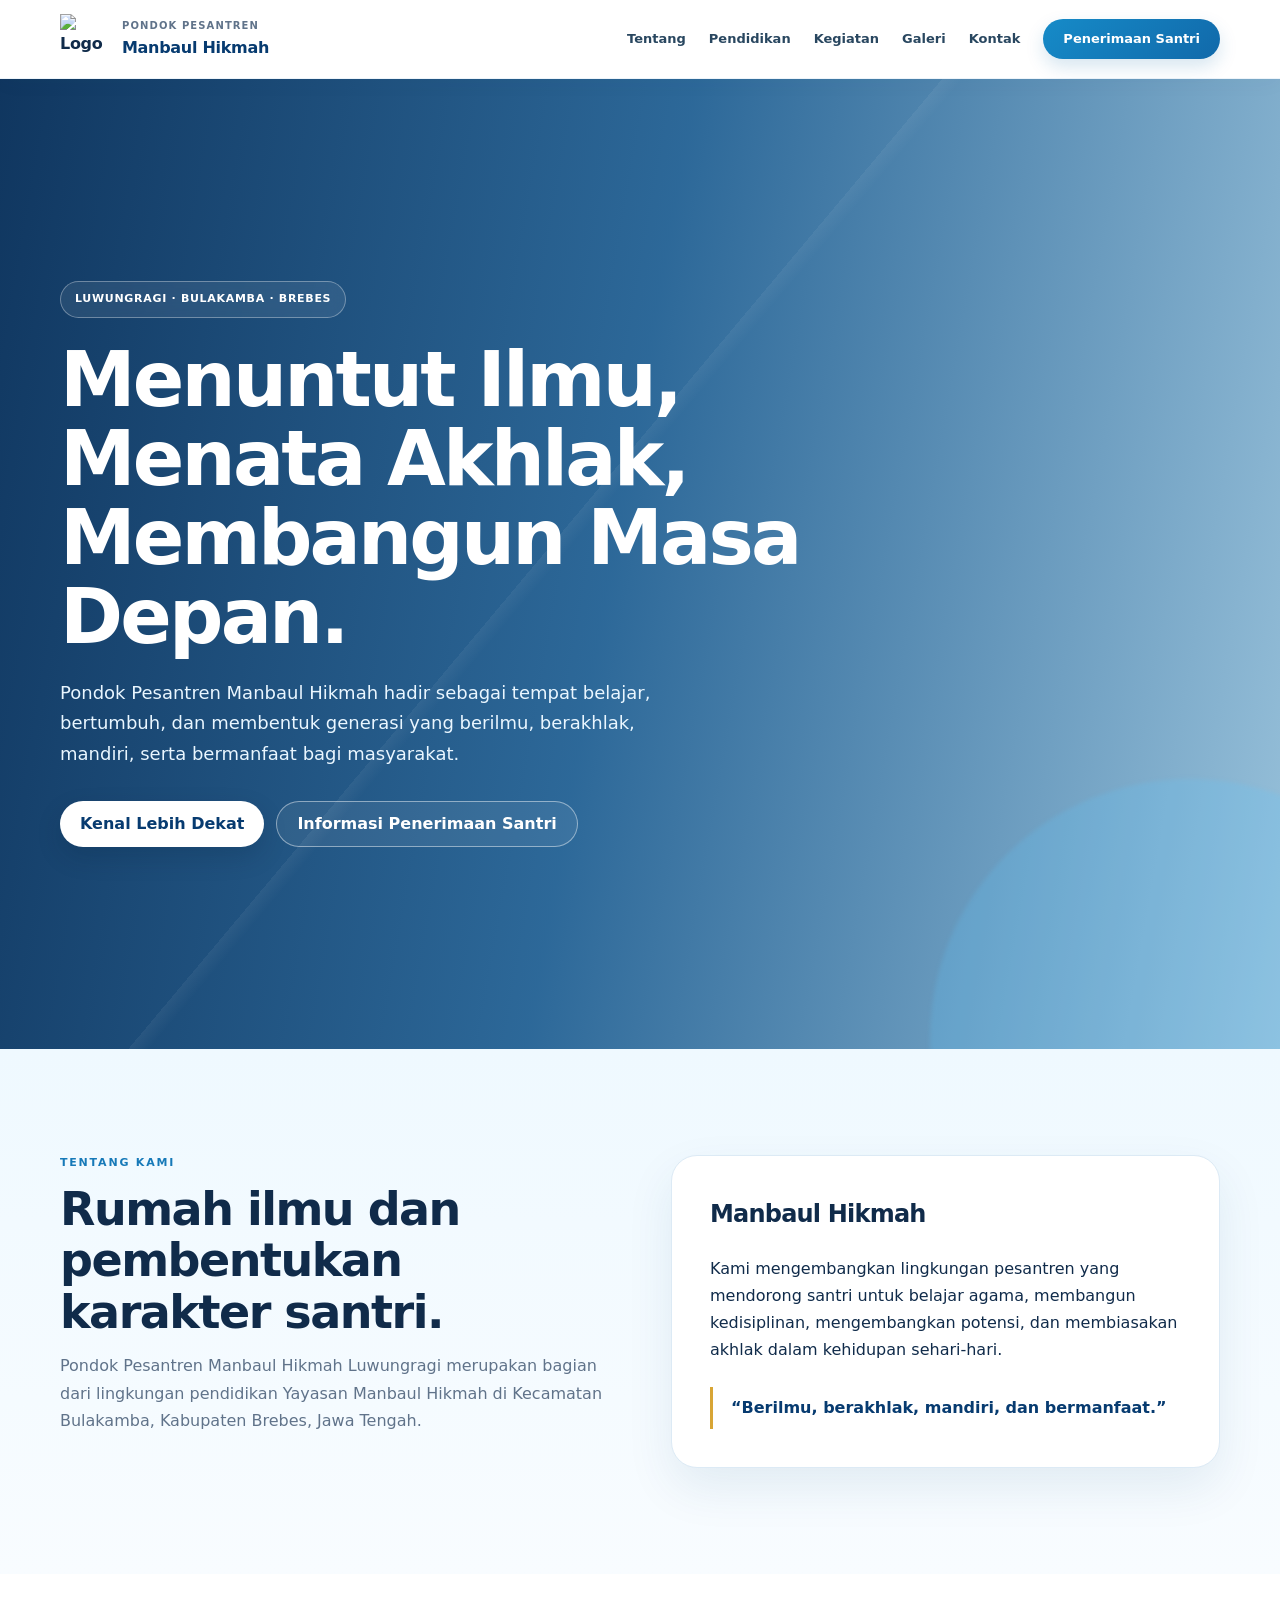
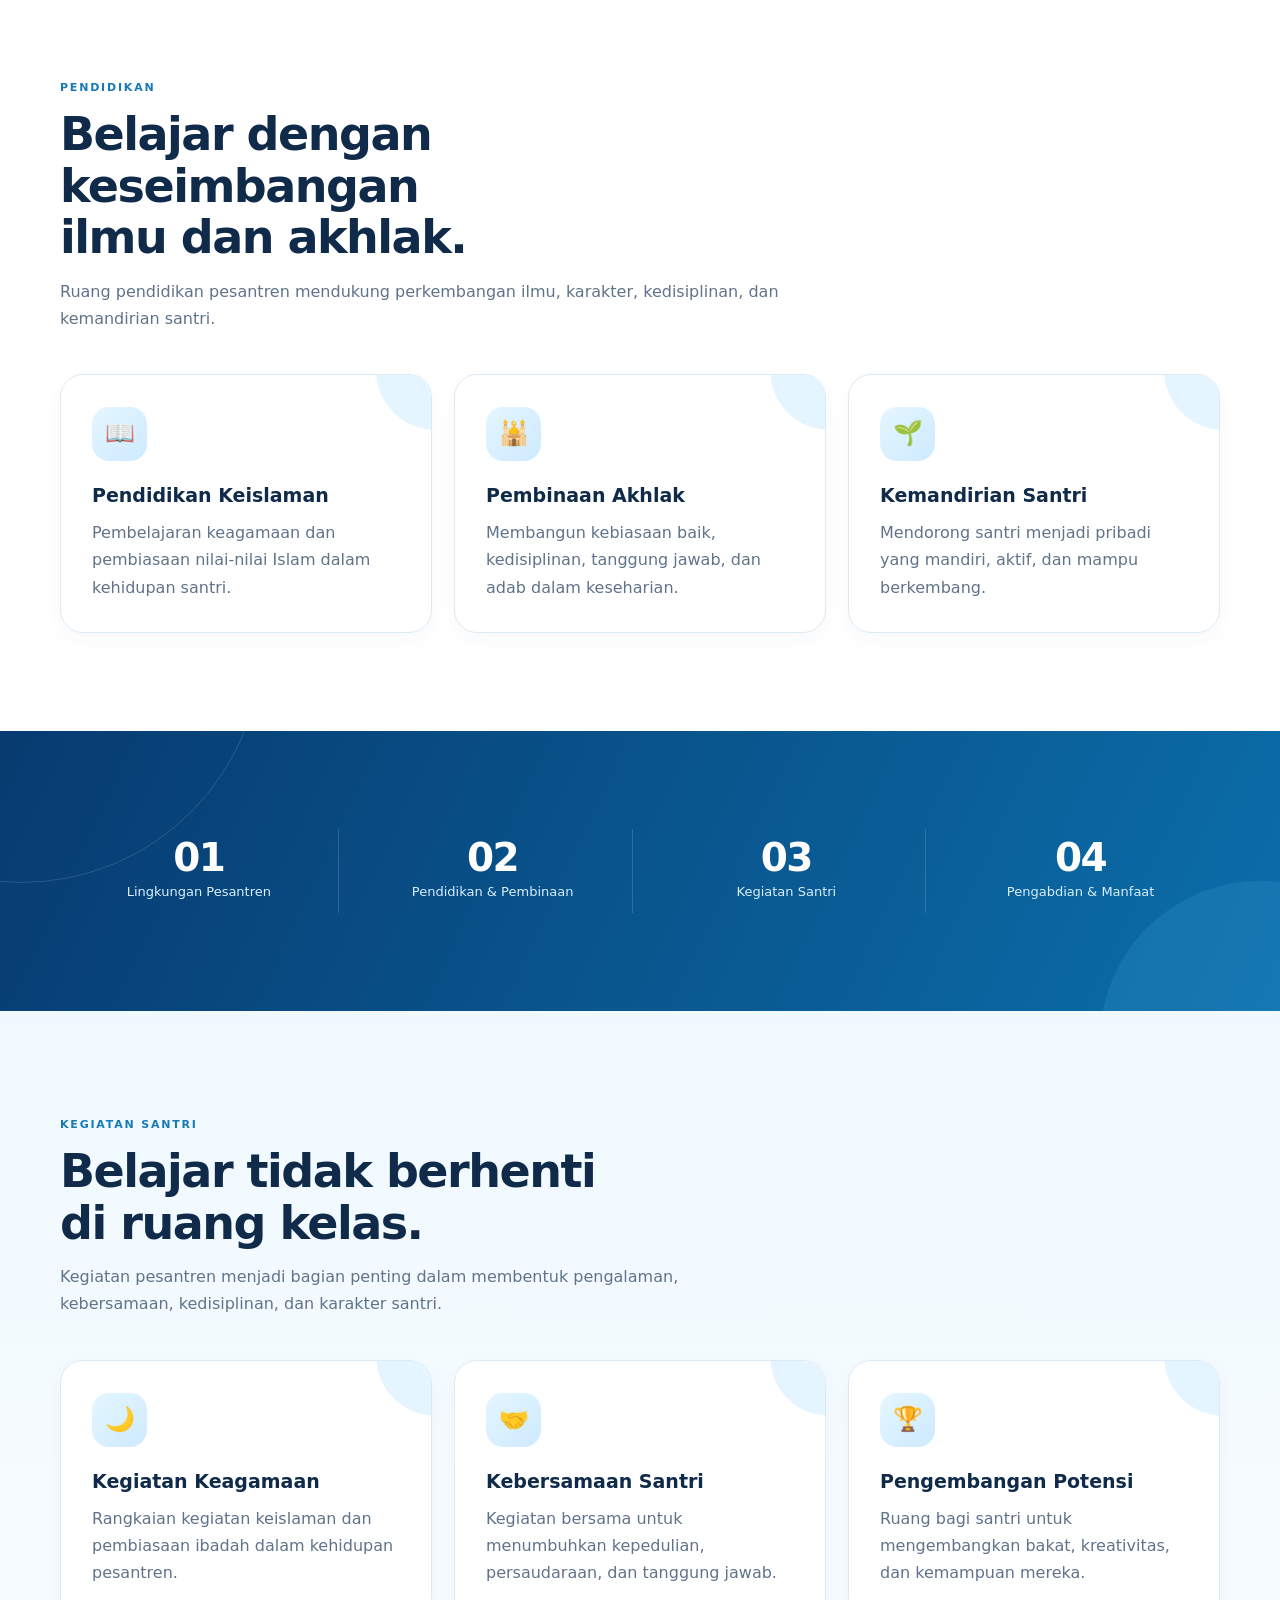
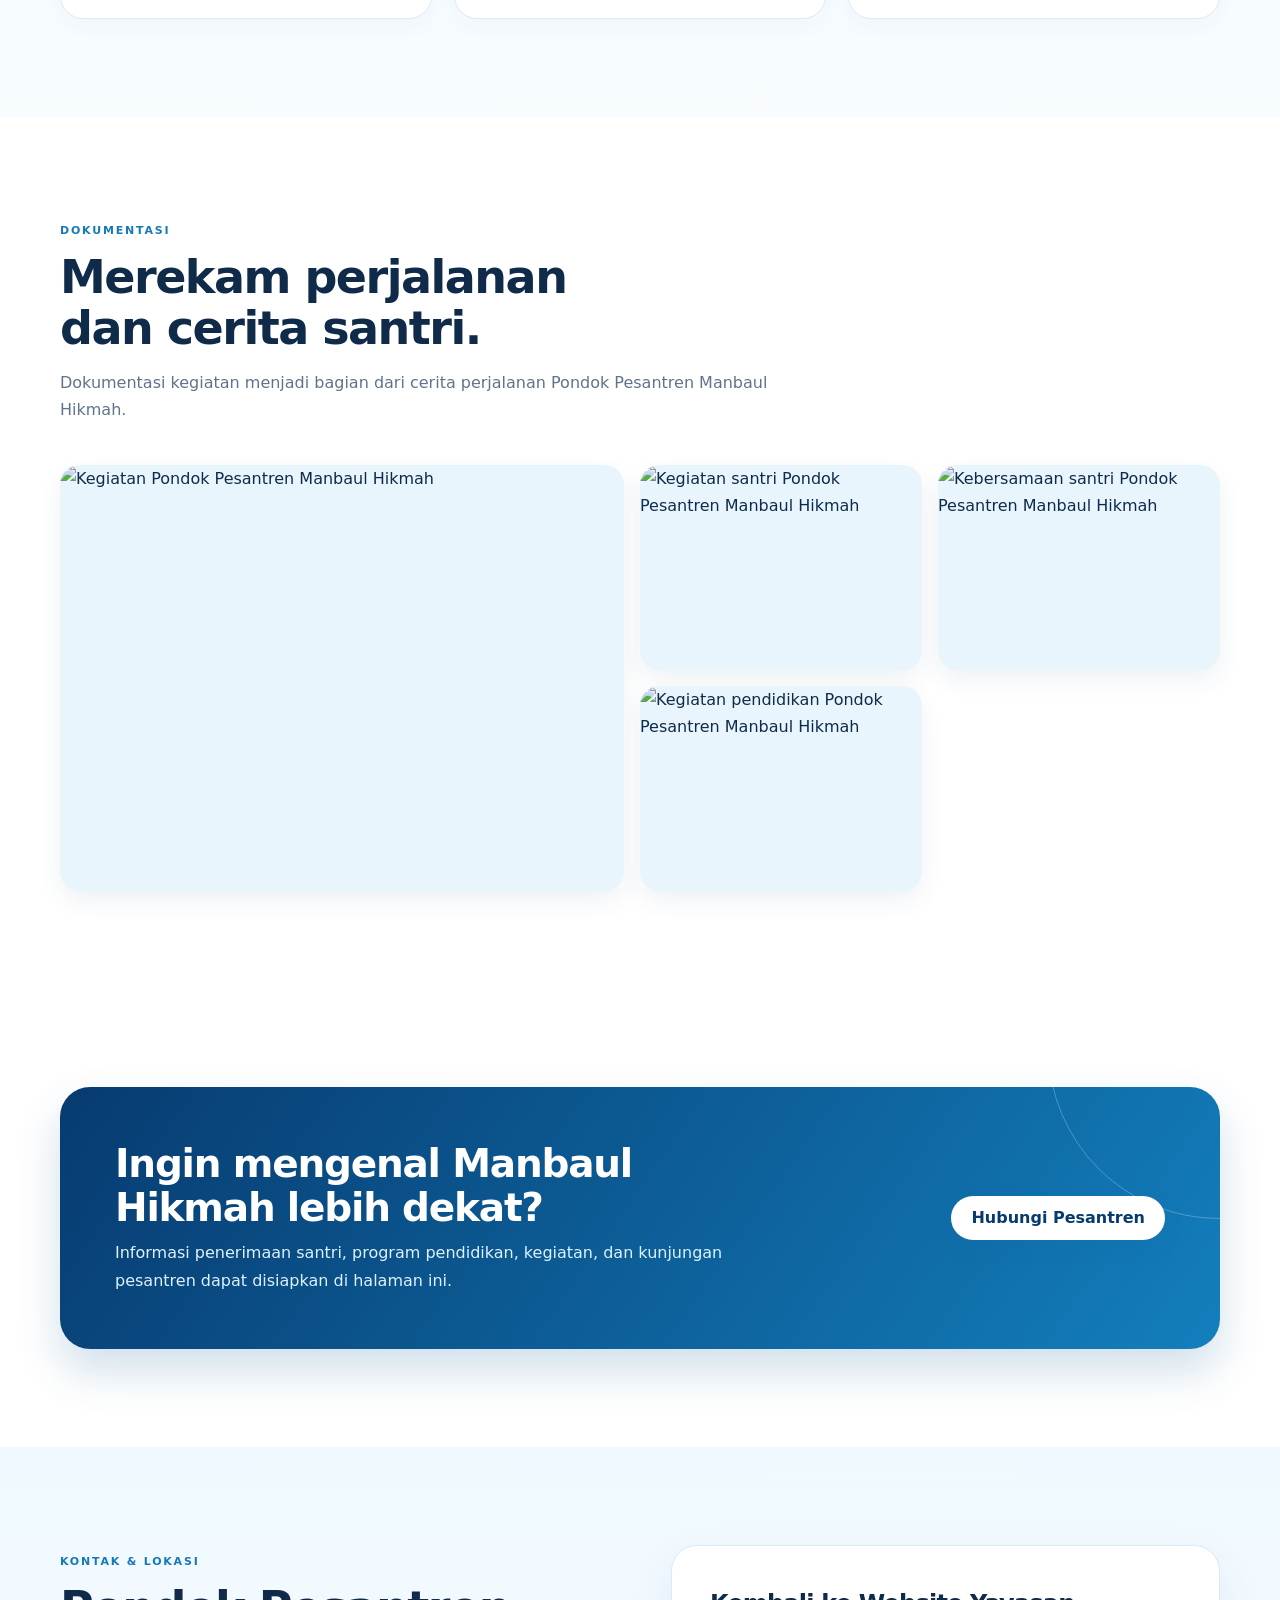
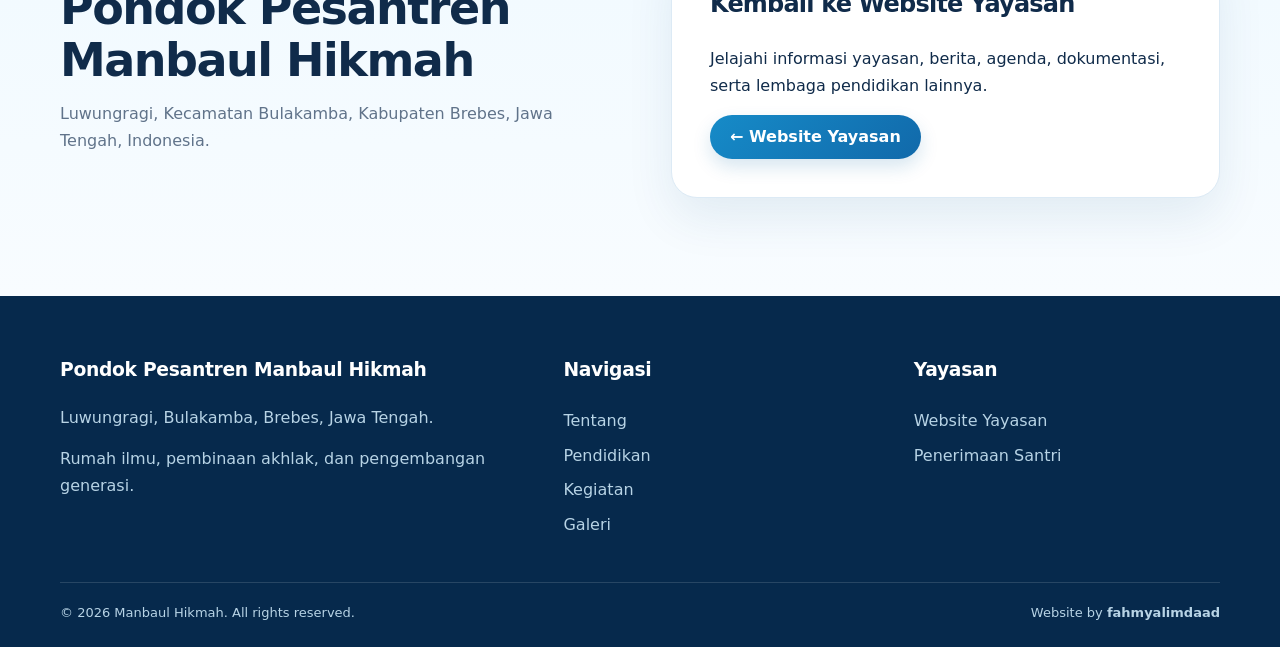
==== pesantren/index.html @ 4b24b0d4 "Update index.html" ====
<!doctype html>
<html lang="id">
<head>
<meta charset="utf-8">
<meta name="viewport" content="width=device-width,initial-scale=1">
<title>Pondok Pesantren Manbaul Hikmah Luwungragi | Brebes</title>
<meta name="description" content="Website Pondok Pesantren Manbaul Hikmah Luwungragi, Bulakamba, Brebes. Informasi pesantren, pendidikan Islam, kegiatan santri, berita, galeri, dan penerimaan santri baru.">
<meta name="robots" content="index,follow">
<link rel="canonical" href="https://manbaulhikmah.my.id/pesantren/">
<meta property="og:type" content="website">
<meta property="og:locale" content="id_ID">
<meta property="og:title" content="Pondok Pesantren Manbaul Hikmah Luwungragi | Brebes">
<meta property="og:description" content="Pusat informasi Pondok Pesantren Manbaul Hikmah Luwungragi, Bulakamba, Brebes.">
<meta property="og:url" content="https://manbaulhikmah.my.id/pesantren/">
<style>
:root{--p:#1679b8;--d:#073b70;--ink:#102b4a;--sky:#eaf6ff;--soft:#f7fbff;--gold:#d8a535;--muted:#60738a;--line:#dceaf5;--white:#fff}
*{box-sizing:border-box}html{scroll-behavior:smooth}body{margin:0;font-family:Inter,ui-sans-serif,system-ui,-apple-system,"Segoe UI",sans-serif;color:var(--ink);line-height:1.7;background:var(--white)}a{text-decoration:none;color:inherit}.wrap{width:min(1160px,92%);margin:auto}
header{position:sticky;top:0;z-index:10;background:#fffffff2;backdrop-filter:blur(18px);border-bottom:1px solid #dceaf580;box-shadow:0 4px 22px #0a3b6b08}.nav{min-height:78px;display:flex;align-items:center;justify-content:space-between;gap:22px}.brand{display:flex;align-items:center;gap:12px;font-weight:800;letter-spacing:-.3px}.brand img{width:50px;height:50px;object-fit:contain}.brand small{display:block;font-size:10px;color:var(--muted);letter-spacing:1.1px;font-weight:800}.brand b{color:var(--d);font-size:16px}nav{display:flex;gap:23px;align-items:center;font-size:13px;font-weight:800;color:#294760}nav a{transition:color .25s ease,transform .25s ease}nav a:not(.btn):hover{color:var(--p);transform:translateY(-1px)}
.btn{display:inline-flex;align-items:center;justify-content:center;padding:12px 20px;border-radius:999px;font-weight:800;line-height:1.25;transition:transform .25s ease,box-shadow .25s ease,background .25s ease}.btn:hover{transform:translateY(-3px);box-shadow:0 12px 24px #0a4c7b30}.primary{background:linear-gradient(135deg,#168bc8,#1169aa);color:white;box-shadow:0 8px 18px #126ba42b}.outline{border:1px solid #bdd8ea;color:var(--d);background:#ffffffa8}
.hero{position:relative;isolation:isolate;min-height:680px;display:flex;align-items:center;color:white;overflow:hidden;background:linear-gradient(100deg,#062e59f5 0%,#084e87d9 48%,#0a6ca86b 100%),url("images/pondok/hero-pondok.jpg") center/cover}.hero:before{content:"";position:absolute;z-index:-1;width:520px;height:520px;border-radius:50%;right:-170px;bottom:-250px;background:#5fc8ff33;filter:blur(2px)}.hero:after{content:"";position:absolute;z-index:-1;inset:0;background:linear-gradient(130deg,transparent 45%,#ffffff0e 45%,transparent 46%)}.hero article{max-width:760px;padding:104px 0}.eyebrow{display:inline-block;border:1px solid #ffffff55;background:#ffffff14;backdrop-filter:blur(10px);border-radius:30px;padding:8px 14px;font-size:11px;letter-spacing:.7px;font-weight:900;text-transform:uppercase}h1{font-size:clamp(43px,6vw,76px);line-height:1.04;letter-spacing:-2.8px;margin:22px 0;text-wrap:balance}.hero p{font-size:18px;color:#e9f6ff;max-width:650px;margin:0}.actions{display:flex;gap:12px;flex-wrap:wrap;margin-top:31px}.hero .outline{color:white;border-color:#ffffff73;background:#ffffff12}.hero .primary{background:white;color:var(--d);box-shadow:0 10px 25px #001b382b}
section{padding:98px 0}.cream{background:linear-gradient(180deg,#eff9ff 0%,#f8fcff 100%)}.head{max-width:735px;margin-bottom:42px}.label{display:inline-block;color:var(--p);font-size:11px;font-weight:900;text-transform:uppercase;letter-spacing:1.8px}.head h2{font-size:clamp(31px,4vw,46px);letter-spacing:-1.5px;line-height:1.12;margin:10px 0 14px;text-wrap:balance}.head p,.card p{color:var(--muted);margin:0}.two{display:grid;grid-template-columns:1fr 1fr;gap:62px;align-items:center}.box{background:#fff;padding:38px;border-radius:26px;border:1px solid #dceaf5;box-shadow:0 20px 48px #0d477516}.box h2{margin-top:0;letter-spacing:-.8px}.quote{margin-top:24px;border-left:3px solid var(--gold);padding:7px 0 7px 18px;font-weight:800;color:var(--d)}
.cards{display:grid;grid-template-columns:repeat(3,1fr);gap:22px}.card{position:relative;padding:31px;border:1px solid var(--line);border-radius:23px;background:white;box-shadow:0 8px 20px #104e7a08;transition:transform .3s ease,box-shadow .3s ease,border-color .3s ease;overflow:hidden}.card:after{content:"";position:absolute;width:120px;height:120px;border-radius:50%;right:-65px;top:-65px;background:#e5f5ff;transition:transform .35s ease}.card:hover{transform:translateY(-8px);border-color:#abd9f3;box-shadow:0 20px 35px #0d47751c}.card:hover:after{transform:scale(1.25)}.icon{position:relative;z-index:1;width:55px;height:55px;border-radius:17px;background:linear-gradient(135deg,#e5f6ff,#cdeaff);display:grid;place-items:center;font-size:24px;margin-bottom:18px;box-shadow:inset 0 1px #fff}.card h3{position:relative;z-index:1;margin:0 0 8px;font-size:19px}.card p{position:relative;z-index:1}
.stats{position:relative;overflow:hidden;background:linear-gradient(115deg,#073b70,#0b6eaa);color:white}.stats:before{content:"";position:absolute;width:480px;height:480px;border:1px solid #ffffff22;border-radius:50%;left:-220px;top:-330px}.stats:after{content:"";position:absolute;width:320px;height:320px;background:#6bd1ff1c;border-radius:50%;right:-140px;bottom:-190px}.statgrid{position:relative;display:grid;grid-template-columns:repeat(4,1fr);text-align:center;gap:15px}.stat{padding:9px 14px}.stat:not(:last-child){border-right:1px solid #ffffff27}.stat b{font-size:39px;line-height:1;display:block;letter-spacing:-1.5px}.stat span{font-size:13px;color:#d9efff}
.gallery{display:grid;grid-template-columns:2fr 1fr 1fr;gap:16px}.gallery div{min-height:205px;overflow:hidden;border-radius:20px;background:#e8f5fc;box-shadow:0 10px 24px #0d477512}.gallery .large{grid-row:span 2}.gallery img{width:100%;height:100%;object-fit:cover;display:block;transition:transform .6s ease,filter .4s ease}.gallery div:hover img{transform:scale(1.07);filter:saturate(1.08)}
.cta{position:relative;overflow:hidden;background:linear-gradient(125deg,#073b70,#137fbd);color:white;border-radius:30px;padding:55px;display:flex;align-items:center;justify-content:space-between;gap:30px;box-shadow:0 22px 44px #0b5c9630}.cta:after{content:"";position:absolute;width:340px;height:340px;border-radius:50%;right:-170px;top:-210px;border:1px solid #ffffff42}.cta>div,.cta>a{position:relative;z-index:1}.cta h2{font-size:clamp(30px,3.5vw,39px);letter-spacing:-1.2px;line-height:1.12;margin:0 0 10px;max-width:640px}.cta p{color:#ddf2ff;margin:0;max-width:670px}.cta .primary{background:white;color:var(--d);white-space:nowrap}
footer{background:#06294c;color:#b7d3e5;padding:58px 0 23px}.footgrid{display:grid;grid-template-columns:1.5fr 1fr 1fr;gap:44px}.footgrid h3{color:white;margin-top:0;letter-spacing:-.3px}.footgrid p{margin:0 0 13px}.footgrid ul{list-style:none;padding:0;margin:0;line-height:2.15}.footgrid a:hover{color:white}.bottom{margin-top:40px;padding-top:19px;border-top:1px solid #ffffff22;display:flex;justify-content:space-between;gap:12px;flex-wrap:wrap;font-size:13px}
@media(max-width:800px){.nav{min-height:70px}.brand img{width:44px;height:44px}nav{display:none}.two,.cards,.statgrid,.footgrid{grid-template-columns:1fr}.hero{min-height:640px}.hero article{padding:90px 0 76px}h1{letter-spacing:-2px}.hero p{font-size:16px}section{padding:70px 0}.two{gap:28px}.box{padding:29px 25px}.statgrid{gap:0}.stat{padding:17px}.stat:not(:last-child){border-right:0;border-bottom:1px solid #ffffff27}.gallery{grid-template-columns:1fr 1fr;gap:11px}.gallery div{min-height:150px;border-radius:15px}.gallery .large{grid-column:span 2;grid-row:auto;min-height:245px}.cta{display:block;padding:38px 27px;border-radius:25px}.cta .btn{margin-top:23px}.footgrid{gap:25px}.bottom{margin-top:30px}.actions .btn{width:100%}}
@media(prefers-reduced-motion:reduce){*,*:before,*:after{scroll-behavior:auto!important;transition:none!important}}
</style>
</head>
<body>
<header><div class="wrap nav">
<a class="brand" href="https://manbaulhikmah.my.id/"><img src="https://manbaulhikmah.my.id/logo-yayasan.png" alt="Logo Pondok Pesantren Manbaul Hikmah"><span><small>PONDOK PESANTREN</small><b>Manbaul Hikmah</b></span></a>
<nav><a href="#tentang">Tentang</a><a href="#pendidikan">Pendidikan</a><a href="#kegiatan">Kegiatan</a><a href="#galeri">Galeri</a><a href="#kontak">Kontak</a><a class="btn primary" href="#ppdb">Penerimaan Santri</a></nav>
</div></header>
<main>
<section class="hero"><div class="wrap"><article><span class="eyebrow">Luwungragi · Bulakamba · Brebes</span><h1>Menuntut Ilmu,<br>Menata Akhlak,<br>Membangun Masa Depan.</h1><p>Pondok Pesantren Manbaul Hikmah hadir sebagai tempat belajar, bertumbuh, dan membentuk generasi yang berilmu, berakhlak, mandiri, serta bermanfaat bagi masyarakat.</p><div class="actions"><a class="btn primary" href="#tentang">Kenal Lebih Dekat</a><a class="btn outline" href="#ppdb">Informasi Penerimaan Santri</a></div></article></div></section>

<section id="tentang" class="cream"><div class="wrap two"><div class="head"><span class="label">Tentang Kami</span><h2>Rumah ilmu dan pembentukan karakter santri.</h2><p>Pondok Pesantren Manbaul Hikmah Luwungragi merupakan bagian dari lingkungan pendidikan Yayasan Manbaul Hikmah di Kecamatan Bulakamba, Kabupaten Brebes, Jawa Tengah.</p></div><div class="box"><h2>Manbaul Hikmah</h2><p>Kami mengembangkan lingkungan pesantren yang mendorong santri untuk belajar agama, membangun kedisiplinan, mengembangkan potensi, dan membiasakan akhlak dalam kehidupan sehari-hari.</p><div class="quote">“Berilmu, berakhlak, mandiri, dan bermanfaat.”</div></div></div></section>

<section id="pendidikan"><div class="wrap"><div class="head"><span class="label">Pendidikan</span><h2>Belajar dengan keseimbangan ilmu dan akhlak.</h2><p>Ruang pendidikan pesantren mendukung perkembangan ilmu, karakter, kedisiplinan, dan kemandirian santri.</p></div><div class="cards">
<div class="card"><div class="icon">📖</div><h3>Pendidikan Keislaman</h3><p>Pembelajaran keagamaan dan pembiasaan nilai-nilai Islam dalam kehidupan santri.</p></div>
<div class="card"><div class="icon">🕌</div><h3>Pembinaan Akhlak</h3><p>Membangun kebiasaan baik, kedisiplinan, tanggung jawab, dan adab dalam keseharian.</p></div>
<div class="card"><div class="icon">🌱</div><h3>Kemandirian Santri</h3><p>Mendorong santri menjadi pribadi yang mandiri, aktif, dan mampu berkembang.</p></div>
</div></div></section>

<section class="stats"><div class="wrap statgrid"><div class="stat"><b>01</b><span>Lingkungan Pesantren</span></div><div class="stat"><b>02</b><span>Pendidikan & Pembinaan</span></div><div class="stat"><b>03</b><span>Kegiatan Santri</span></div><div class="stat"><b>04</b><span>Pengabdian & Manfaat</span></div></div></section>

<section id="kegiatan" class="cream"><div class="wrap"><div class="head"><span class="label">Kegiatan Santri</span><h2>Belajar tidak berhenti di ruang kelas.</h2><p>Kegiatan pesantren menjadi bagian penting dalam membentuk pengalaman, kebersamaan, kedisiplinan, dan karakter santri.</p></div><div class="cards">
<div class="card"><div class="icon">🌙</div><h3>Kegiatan Keagamaan</h3><p>Rangkaian kegiatan keislaman dan pembiasaan ibadah dalam kehidupan pesantren.</p></div>
<div class="card"><div class="icon">🤝</div><h3>Kebersamaan Santri</h3><p>Kegiatan bersama untuk menumbuhkan kepedulian, persaudaraan, dan tanggung jawab.</p></div>
<div class="card"><div class="icon">🏆</div><h3>Pengembangan Potensi</h3><p>Ruang bagi santri untuk mengembangkan bakat, kreativitas, dan kemampuan mereka.</p></div>
</div></div></section>

<section id="galeri"><div class="wrap"><div class="head"><span class="label">Dokumentasi</span><h2>Merekam perjalanan dan cerita santri.</h2><p>Dokumentasi kegiatan menjadi bagian dari cerita perjalanan Pondok Pesantren Manbaul Hikmah.</p></div><div class="gallery">
<div class="large"><img src="images/pondok/dokumentasi-1.jpg" alt="Kegiatan Pondok Pesantren Manbaul Hikmah"></div>
<div><img src="images/pondok/dokumentasi-2.jpg" alt="Kegiatan santri Pondok Pesantren Manbaul Hikmah"></div>
<div><img src="images/pondok/dokumentasi-3.jpg" alt="Kebersamaan santri Pondok Pesantren Manbaul Hikmah"></div>
<div><img src="images/pondok/dokumentasi-4.jpg" alt="Kegiatan pendidikan Pondok Pesantren Manbaul Hikmah"></div>
</div></div></section>

<section id="ppdb"><div class="wrap"><div class="cta"><div><h2>Ingin mengenal Manbaul Hikmah lebih dekat?</h2><p>Informasi penerimaan santri, program pendidikan, kegiatan, dan kunjungan pesantren dapat disiapkan di halaman ini.</p></div><a class="btn primary" href="#kontak">Hubungi Pesantren</a></div></div></section>

<section id="kontak" class="cream"><div class="wrap two"><div class="head"><span class="label">Kontak & Lokasi</span><h2>Pondok Pesantren Manbaul Hikmah</h2><p>Luwungragi, Kecamatan Bulakamba, Kabupaten Brebes, Jawa Tengah, Indonesia.</p></div><div class="box"><h2>Kembali ke Website Yayasan</h2><p>Jelajahi informasi yayasan, berita, agenda, dokumentasi, serta lembaga pendidikan lainnya.</p><a class="btn primary" href="https://manbaulhikmah.my.id/">← Website Yayasan</a></div></div></section>
</main>

<footer><div class="wrap"><div class="footgrid"><div><h3>Pondok Pesantren Manbaul Hikmah</h3><p>Luwungragi, Bulakamba, Brebes, Jawa Tengah.</p><p>Rumah ilmu, pembinaan akhlak, dan pengembangan generasi.</p></div><div><h3>Navigasi</h3><ul><li><a href="#tentang">Tentang</a></li><li><a href="#pendidikan">Pendidikan</a></li><li><a href="#kegiatan">Kegiatan</a></li><li><a href="#galeri">Galeri</a></li></ul></div><div><h3>Yayasan</h3><ul><li><a href="https://manbaulhikmah.my.id/">Website Yayasan</a></li><li><a href="#ppdb">Penerimaan Santri</a></li></ul></div></div><div class="bottom"><span>© 2026 Manbaul Hikmah. All rights reserved.</span><span>Website by <b>fahmyalimdaad</b></span></div></div></footer>

<script type="application/ld+json">
{"@context":"https://schema.org","@type":"EducationalOrganization","name":"Pondok Pesantren Manbaul Hikmah","alternateName":"Ponpes Manbaul Hikmah","url":"https://manbaulhikmah.my.id/pesantren/","logo":"https://manbaulhikmah.my.id/logo-yayasan.png","description":"Pondok Pesantren Manbaul Hikmah Luwungragi, Bulakamba, Brebes.","address":{"@type":"PostalAddress","addressLocality":"Luwungragi","addressRegion":"Jawa Tengah","postalCode":"52253","addressCountry":"ID"},"parentOrganization":{"@type":"Organization","name":"Yayasan Manbaul Hikmah","url":"https://manbaulhikmah.my.id/"}}
</script>
</body>
</html>
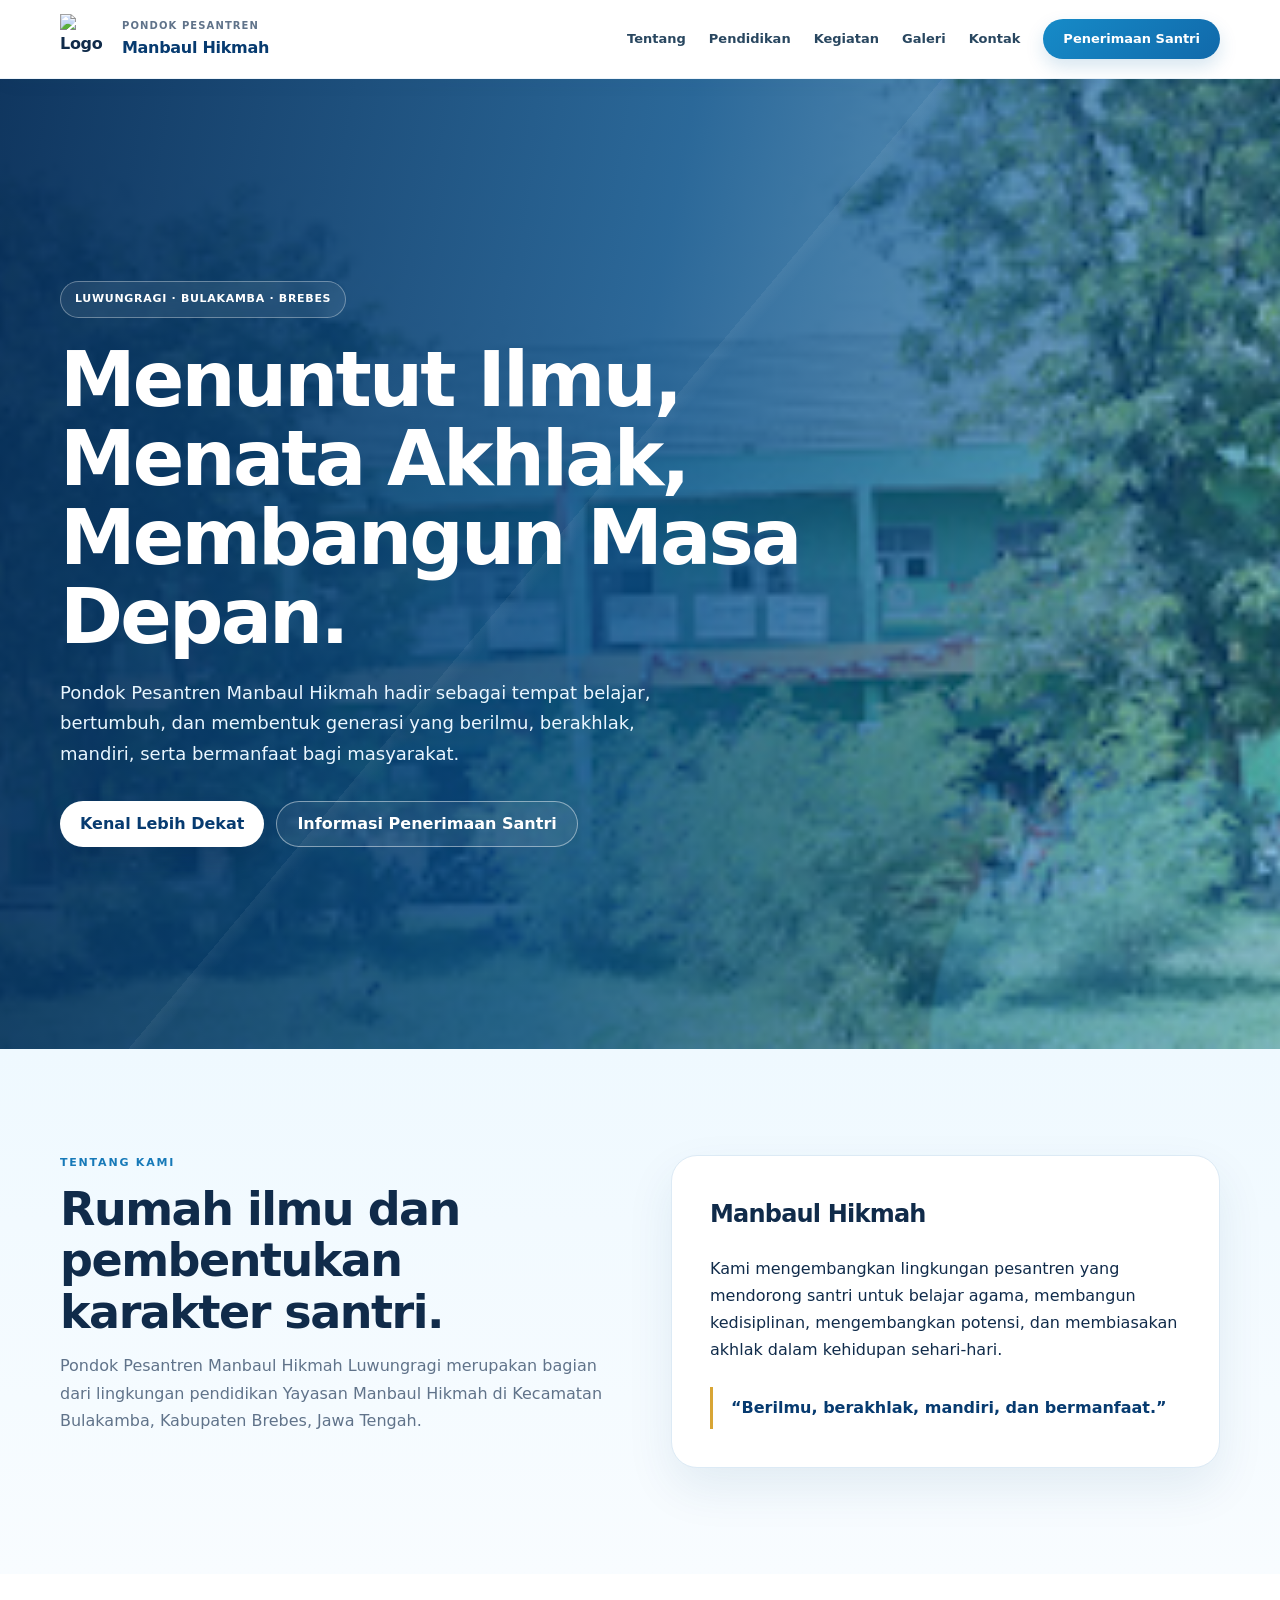
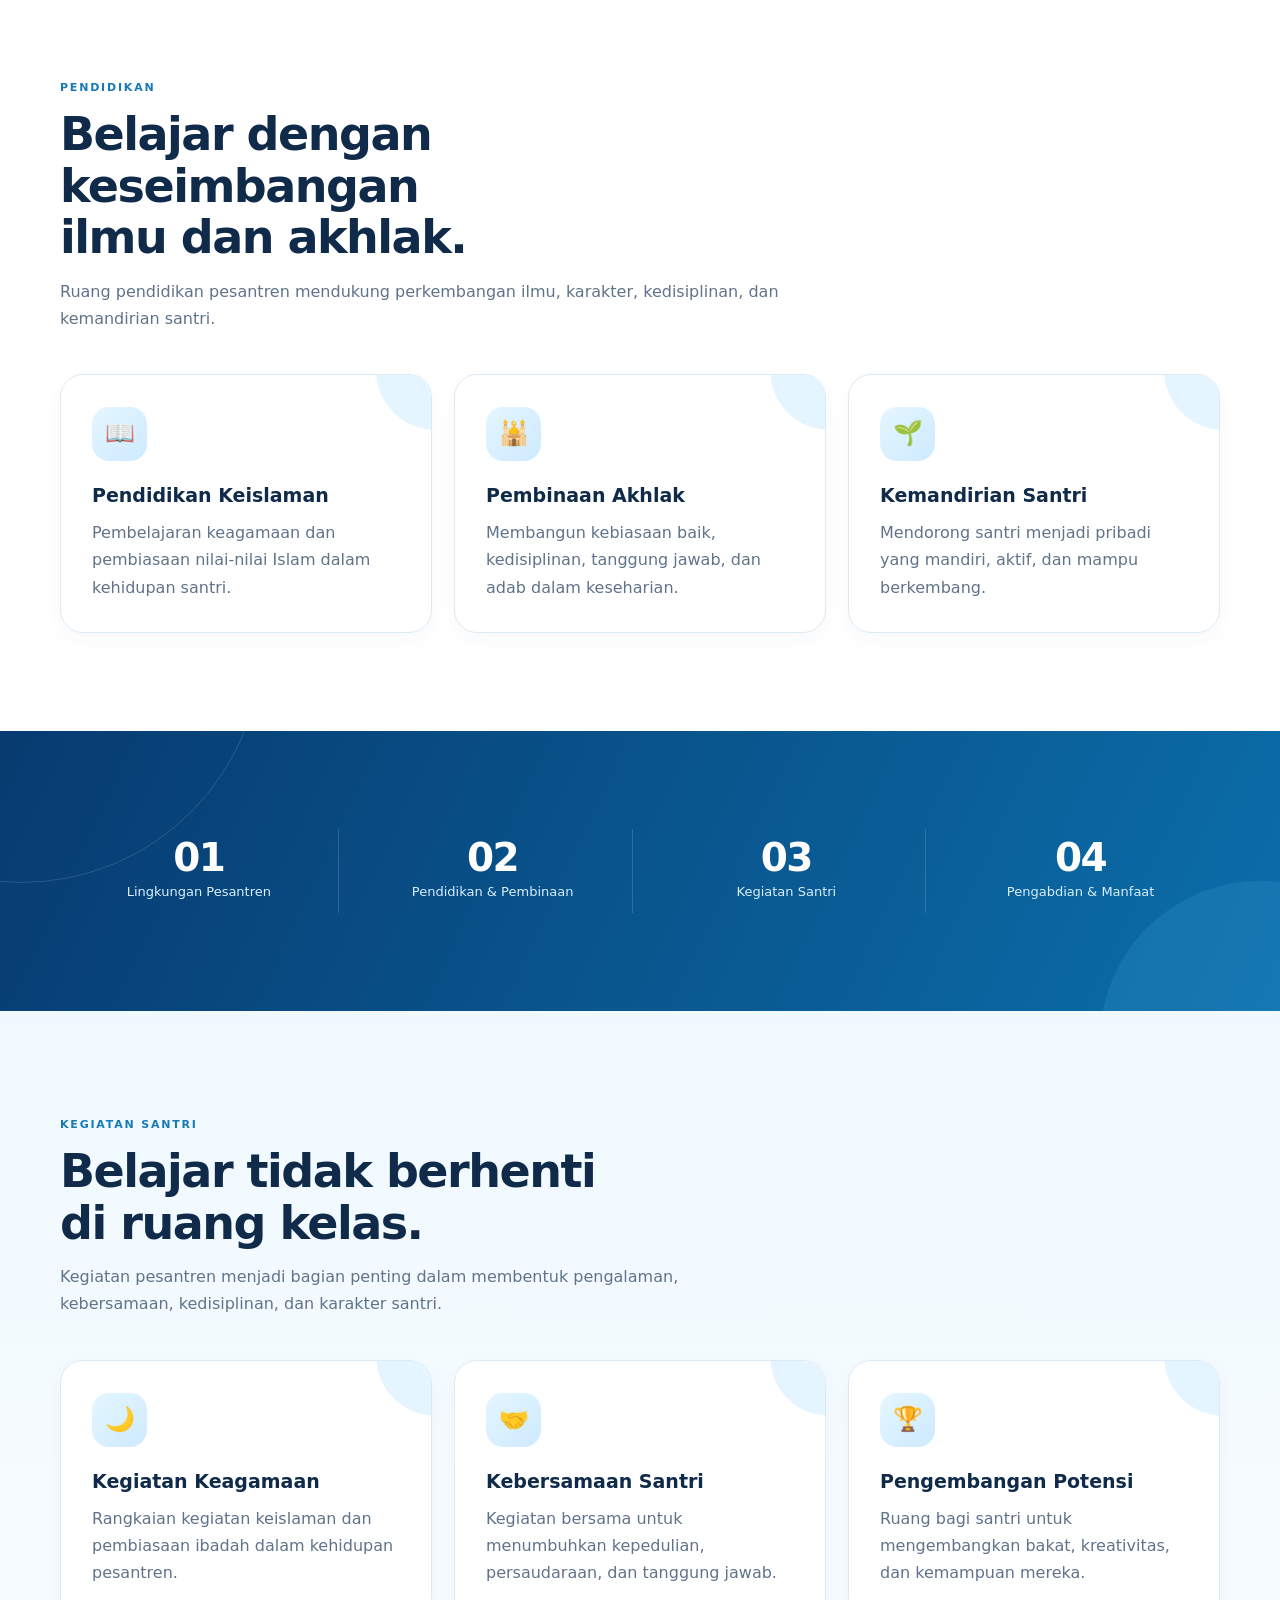
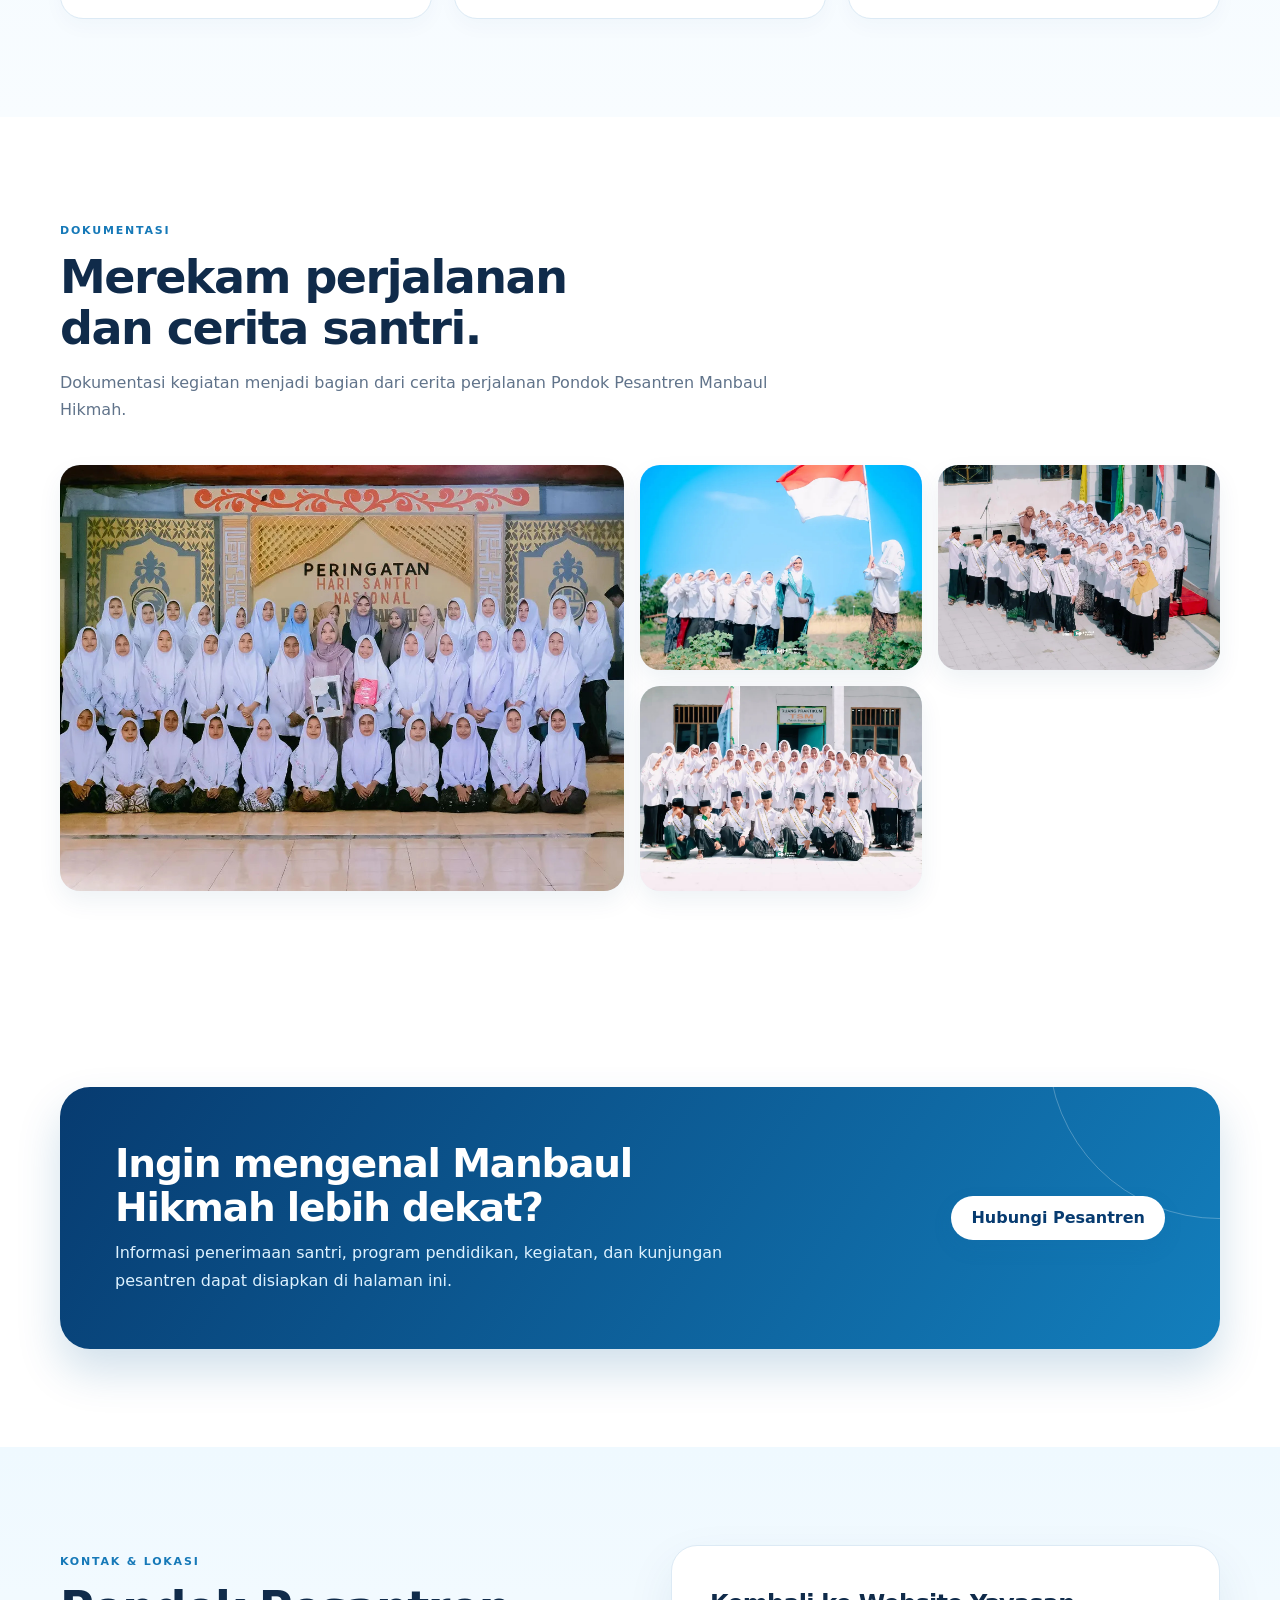
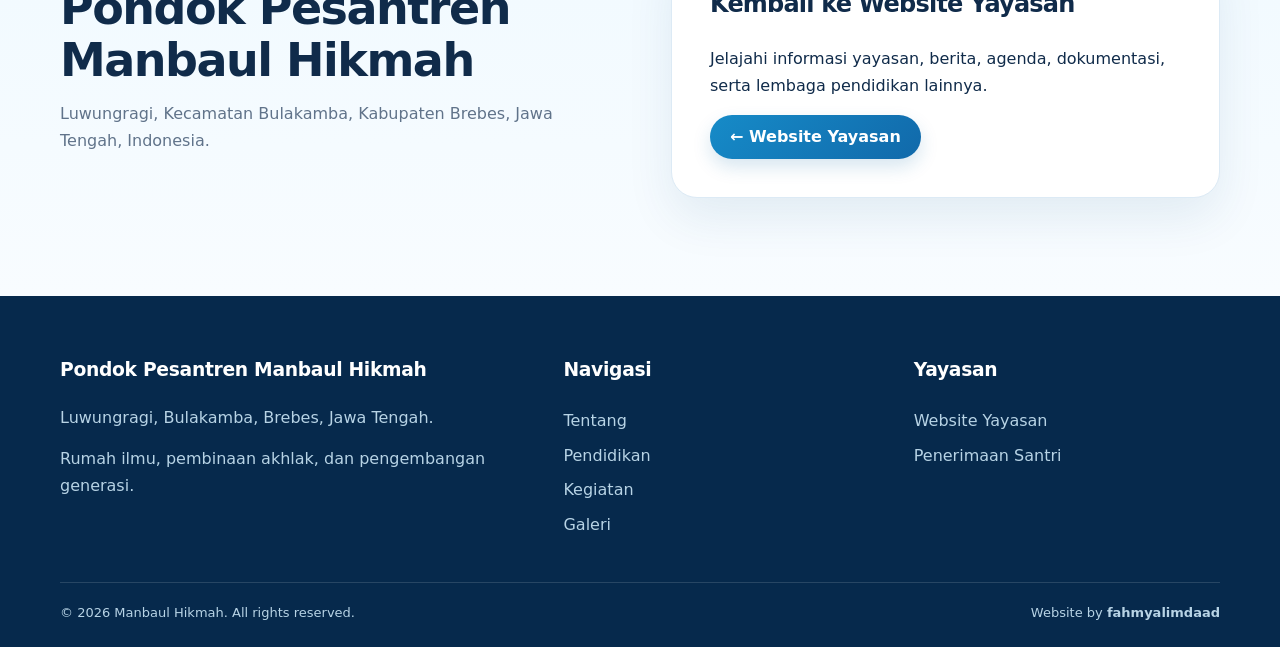
==== commit d0a6033b: "Change image paths in gallery section Updated image paths in the gallery section to remove 'images/p" ====
--- a/pesantren/index.html
+++ b/pesantren/index.html
@@ -17,7 +17,7 @@
 *{box-sizing:border-box}html{scroll-behavior:smooth}body{margin:0;font-family:Inter,ui-sans-serif,system-ui,-apple-system,"Segoe UI",sans-serif;color:var(--ink);line-height:1.7;background:var(--white)}a{text-decoration:none;color:inherit}.wrap{width:min(1160px,92%);margin:auto}
 header{position:sticky;top:0;z-index:10;background:#fffffff2;backdrop-filter:blur(18px);border-bottom:1px solid #dceaf580;box-shadow:0 4px 22px #0a3b6b08}.nav{min-height:78px;display:flex;align-items:center;justify-content:space-between;gap:22px}.brand{display:flex;align-items:center;gap:12px;font-weight:800;letter-spacing:-.3px}.brand img{width:50px;height:50px;object-fit:contain}.brand small{display:block;font-size:10px;color:var(--muted);letter-spacing:1.1px;font-weight:800}.brand b{color:var(--d);font-size:16px}nav{display:flex;gap:23px;align-items:center;font-size:13px;font-weight:800;color:#294760}nav a{transition:color .25s ease,transform .25s ease}nav a:not(.btn):hover{color:var(--p);transform:translateY(-1px)}
 .btn{display:inline-flex;align-items:center;justify-content:center;padding:12px 20px;border-radius:999px;font-weight:800;line-height:1.25;transition:transform .25s ease,box-shadow .25s ease,background .25s ease}.btn:hover{transform:translateY(-3px);box-shadow:0 12px 24px #0a4c7b30}.primary{background:linear-gradient(135deg,#168bc8,#1169aa);color:white;box-shadow:0 8px 18px #126ba42b}.outline{border:1px solid #bdd8ea;color:var(--d);background:#ffffffa8}
-.hero{position:relative;isolation:isolate;min-height:680px;display:flex;align-items:center;color:white;overflow:hidden;background:linear-gradient(100deg,#062e59f5 0%,#084e87d9 48%,#0a6ca86b 100%),url("images/pondok/hero-pondok.jpg") center/cover}.hero:before{content:"";position:absolute;z-index:-1;width:520px;height:520px;border-radius:50%;right:-170px;bottom:-250px;background:#5fc8ff33;filter:blur(2px)}.hero:after{content:"";position:absolute;z-index:-1;inset:0;background:linear-gradient(130deg,transparent 45%,#ffffff0e 45%,transparent 46%)}.hero article{max-width:760px;padding:104px 0}.eyebrow{display:inline-block;border:1px solid #ffffff55;background:#ffffff14;backdrop-filter:blur(10px);border-radius:30px;padding:8px 14px;font-size:11px;letter-spacing:.7px;font-weight:900;text-transform:uppercase}h1{font-size:clamp(43px,6vw,76px);line-height:1.04;letter-spacing:-2.8px;margin:22px 0;text-wrap:balance}.hero p{font-size:18px;color:#e9f6ff;max-width:650px;margin:0}.actions{display:flex;gap:12px;flex-wrap:wrap;margin-top:31px}.hero .outline{color:white;border-color:#ffffff73;background:#ffffff12}.hero .primary{background:white;color:var(--d);box-shadow:0 10px 25px #001b382b}
+.hero{position:relative;isolation:isolate;min-height:680px;display:flex;align-items:center;color:white;overflow:hidden;background:linear-gradient(100deg,#062e59f5 0%,#084e87d9 48%,#0a6ca86b 100%),url("hero-pondok.jpg") center/cover}.hero:before{content:"";position:absolute;z-index:-1;width:520px;height:520px;border-radius:50%;right:-170px;bottom:-250px;background:#5fc8ff33;filter:blur(2px)}.hero:after{content:"";position:absolute;z-index:-1;inset:0;background:linear-gradient(130deg,transparent 45%,#ffffff0e 45%,transparent 46%)}.hero article{max-width:760px;padding:104px 0}.eyebrow{display:inline-block;border:1px solid #ffffff55;background:#ffffff14;backdrop-filter:blur(10px);border-radius:30px;padding:8px 14px;font-size:11px;letter-spacing:.7px;font-weight:900;text-transform:uppercase}h1{font-size:clamp(43px,6vw,76px);line-height:1.04;letter-spacing:-2.8px;margin:22px 0;text-wrap:balance}.hero p{font-size:18px;color:#e9f6ff;max-width:650px;margin:0}.actions{display:flex;gap:12px;flex-wrap:wrap;margin-top:31px}.hero .outline{color:white;border-color:#ffffff73;background:#ffffff12}.hero .primary{background:white;color:var(--d);box-shadow:0 10px 25px #001b382b}
 section{padding:98px 0}.cream{background:linear-gradient(180deg,#eff9ff 0%,#f8fcff 100%)}.head{max-width:735px;margin-bottom:42px}.label{display:inline-block;color:var(--p);font-size:11px;font-weight:900;text-transform:uppercase;letter-spacing:1.8px}.head h2{font-size:clamp(31px,4vw,46px);letter-spacing:-1.5px;line-height:1.12;margin:10px 0 14px;text-wrap:balance}.head p,.card p{color:var(--muted);margin:0}.two{display:grid;grid-template-columns:1fr 1fr;gap:62px;align-items:center}.box{background:#fff;padding:38px;border-radius:26px;border:1px solid #dceaf5;box-shadow:0 20px 48px #0d477516}.box h2{margin-top:0;letter-spacing:-.8px}.quote{margin-top:24px;border-left:3px solid var(--gold);padding:7px 0 7px 18px;font-weight:800;color:var(--d)}
 .cards{display:grid;grid-template-columns:repeat(3,1fr);gap:22px}.card{position:relative;padding:31px;border:1px solid var(--line);border-radius:23px;background:white;box-shadow:0 8px 20px #104e7a08;transition:transform .3s ease,box-shadow .3s ease,border-color .3s ease;overflow:hidden}.card:after{content:"";position:absolute;width:120px;height:120px;border-radius:50%;right:-65px;top:-65px;background:#e5f5ff;transition:transform .35s ease}.card:hover{transform:translateY(-8px);border-color:#abd9f3;box-shadow:0 20px 35px #0d47751c}.card:hover:after{transform:scale(1.25)}.icon{position:relative;z-index:1;width:55px;height:55px;border-radius:17px;background:linear-gradient(135deg,#e5f6ff,#cdeaff);display:grid;place-items:center;font-size:24px;margin-bottom:18px;box-shadow:inset 0 1px #fff}.card h3{position:relative;z-index:1;margin:0 0 8px;font-size:19px}.card p{position:relative;z-index:1}
 .stats{position:relative;overflow:hidden;background:linear-gradient(115deg,#073b70,#0b6eaa);color:white}.stats:before{content:"";position:absolute;width:480px;height:480px;border:1px solid #ffffff22;border-radius:50%;left:-220px;top:-330px}.stats:after{content:"";position:absolute;width:320px;height:320px;background:#6bd1ff1c;border-radius:50%;right:-140px;bottom:-190px}.statgrid{position:relative;display:grid;grid-template-columns:repeat(4,1fr);text-align:center;gap:15px}.stat{padding:9px 14px}.stat:not(:last-child){border-right:1px solid #ffffff27}.stat b{font-size:39px;line-height:1;display:block;letter-spacing:-1.5px}.stat span{font-size:13px;color:#d9efff}
@@ -53,10 +53,10 @@
 </div></div></section>
 
 <section id="galeri"><div class="wrap"><div class="head"><span class="label">Dokumentasi</span><h2>Merekam perjalanan dan cerita santri.</h2><p>Dokumentasi kegiatan menjadi bagian dari cerita perjalanan Pondok Pesantren Manbaul Hikmah.</p></div><div class="gallery">
-<div class="large"><img src="images/pondok/dokumentasi-1.jpg" alt="Kegiatan Pondok Pesantren Manbaul Hikmah"></div>
-<div><img src="images/pondok/dokumentasi-2.jpg" alt="Kegiatan santri Pondok Pesantren Manbaul Hikmah"></div>
-<div><img src="images/pondok/dokumentasi-3.jpg" alt="Kebersamaan santri Pondok Pesantren Manbaul Hikmah"></div>
-<div><img src="images/pondok/dokumentasi-4.jpg" alt="Kegiatan pendidikan Pondok Pesantren Manbaul Hikmah"></div>
+<div class="large"><img src="dokumentasi-1.jpg" alt="Kegiatan Pondok Pesantren Manbaul Hikmah"></div>
+<div><img src="dokumentasi-2.jpg" alt="Kegiatan santri Pondok Pesantren Manbaul Hikmah"></div>
+<div><img src="dokumentasi-3.jpg" alt="Kebersamaan santri Pondok Pesantren Manbaul Hikmah"></div>
+<div><img src="dokumentasi-4.jpg" alt="Kegiatan pendidikan Pondok Pesantren Manbaul Hikmah"></div>
 </div></div></section>
 
 <section id="ppdb"><div class="wrap"><div class="cta"><div><h2>Ingin mengenal Manbaul Hikmah lebih dekat?</h2><p>Informasi penerimaan santri, program pendidikan, kegiatan, dan kunjungan pesantren dapat disiapkan di halaman ini.</p></div><a class="btn primary" href="#kontak">Hubungi Pesantren</a></div></div></section>
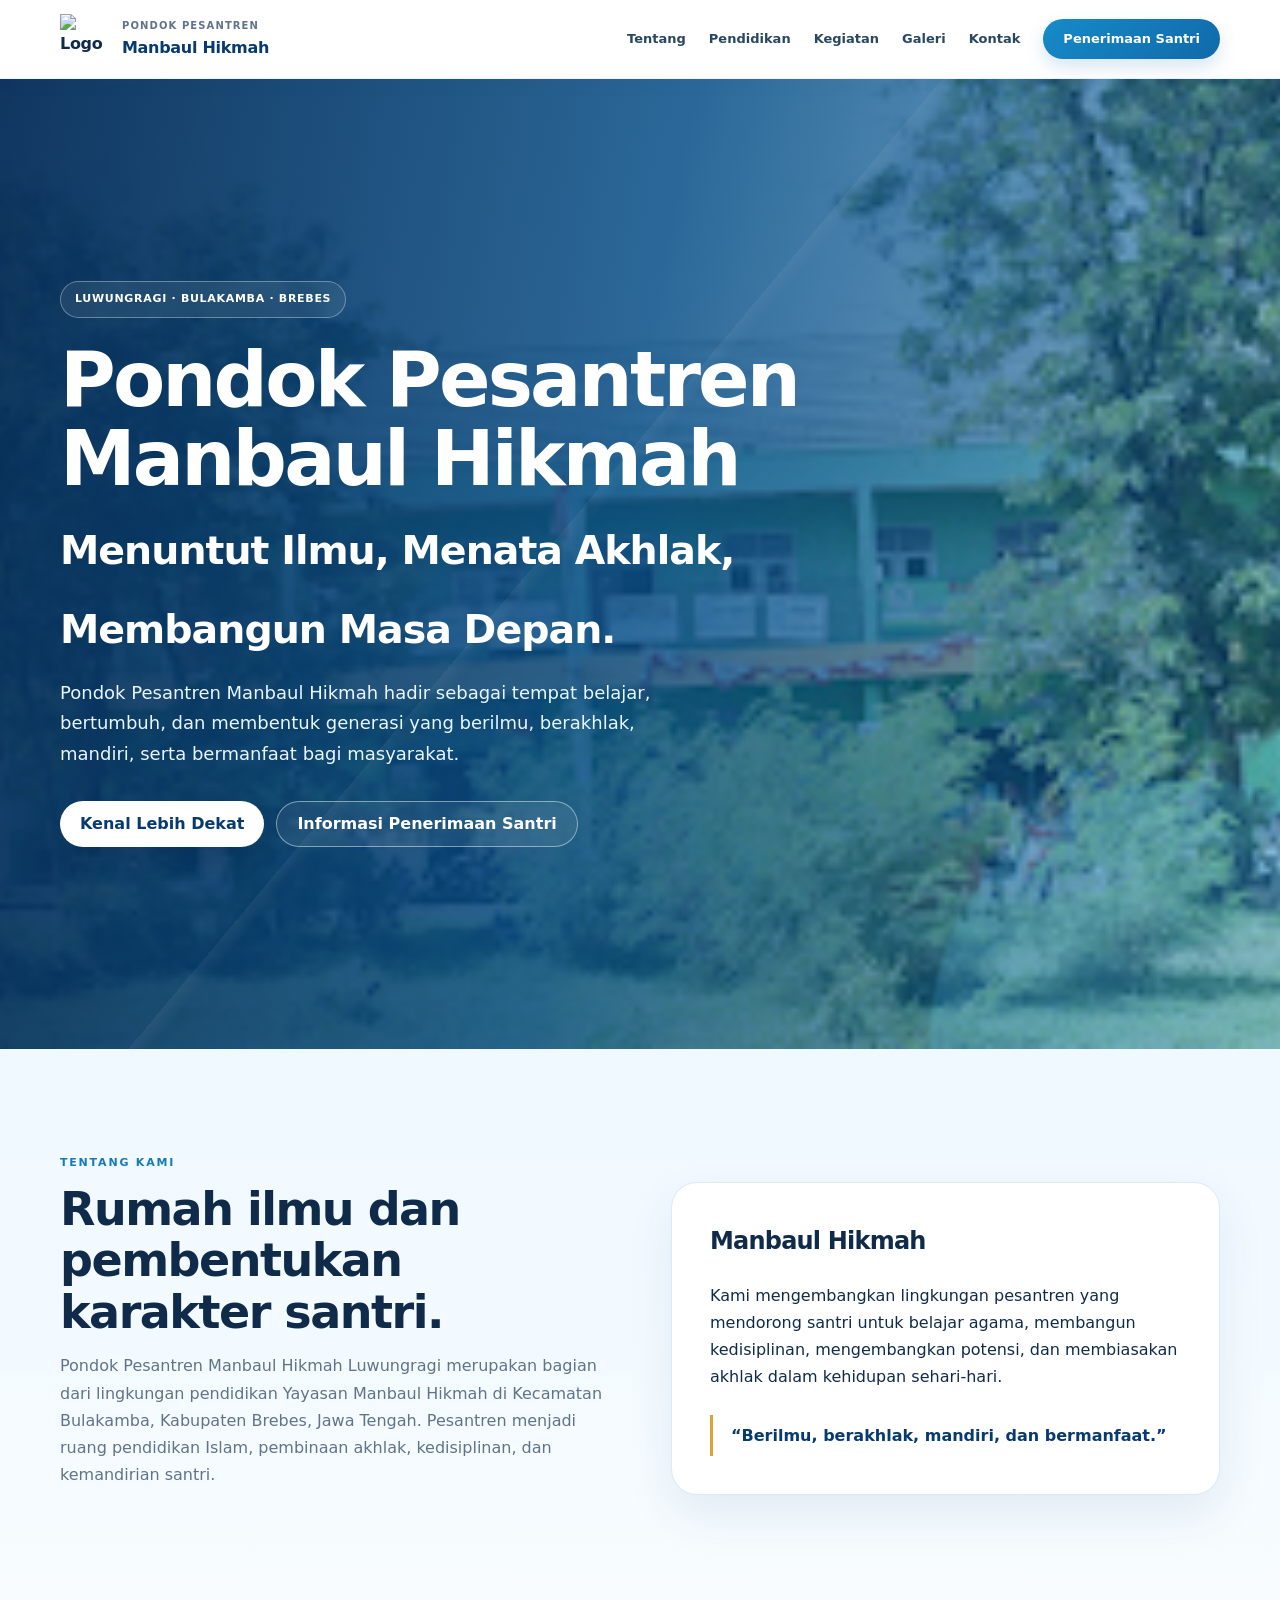
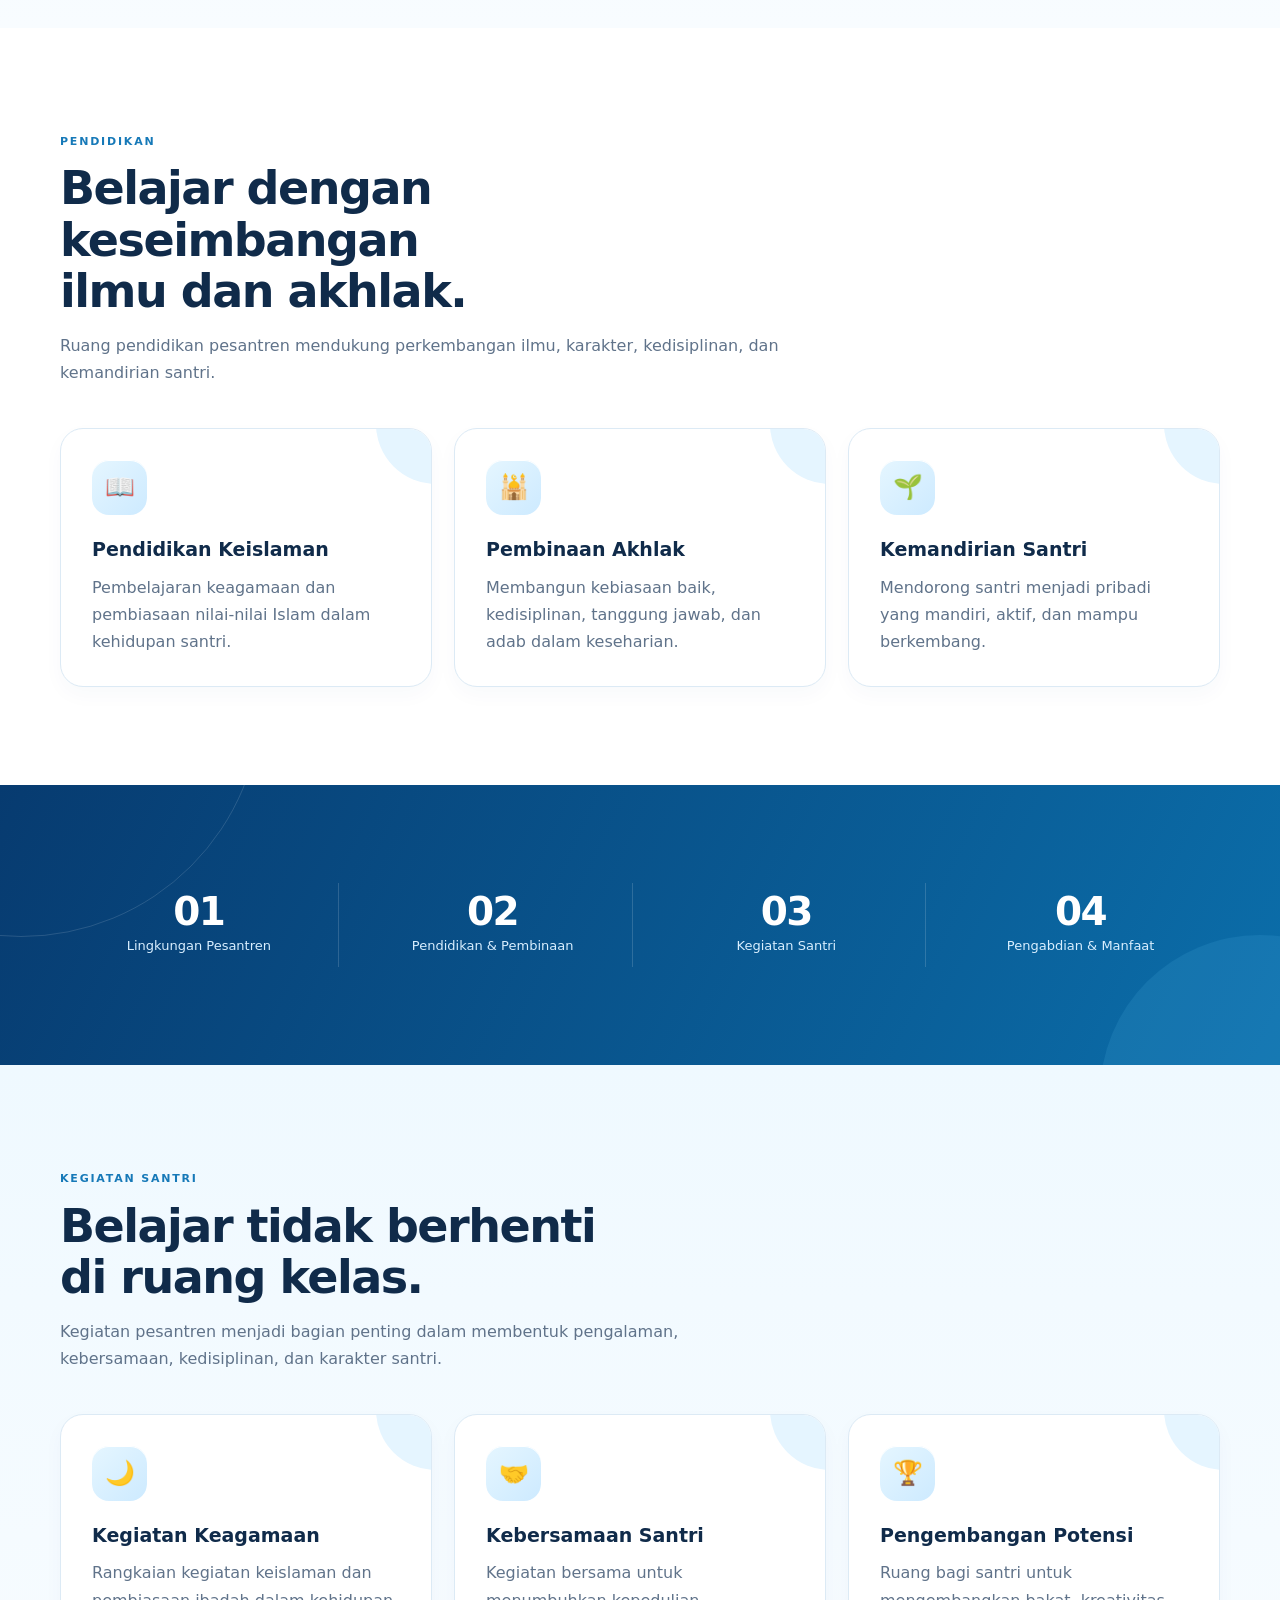
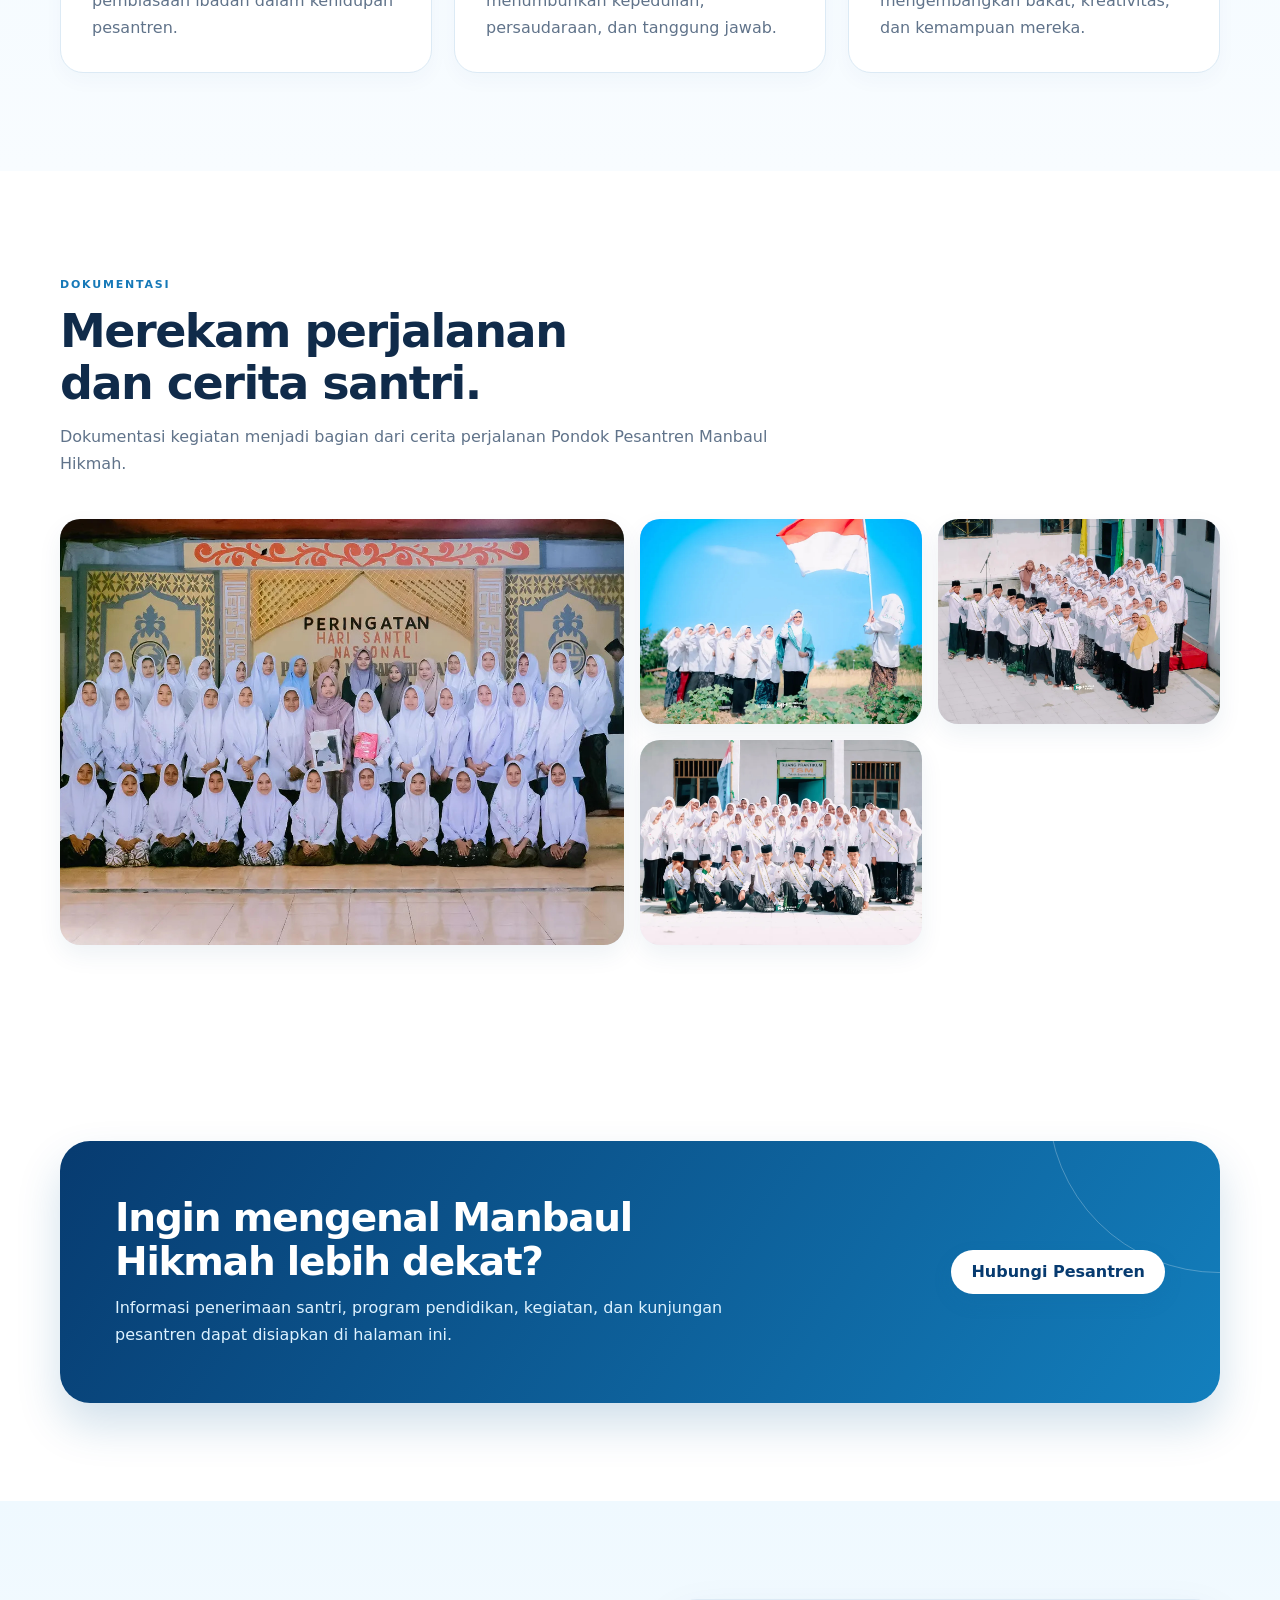
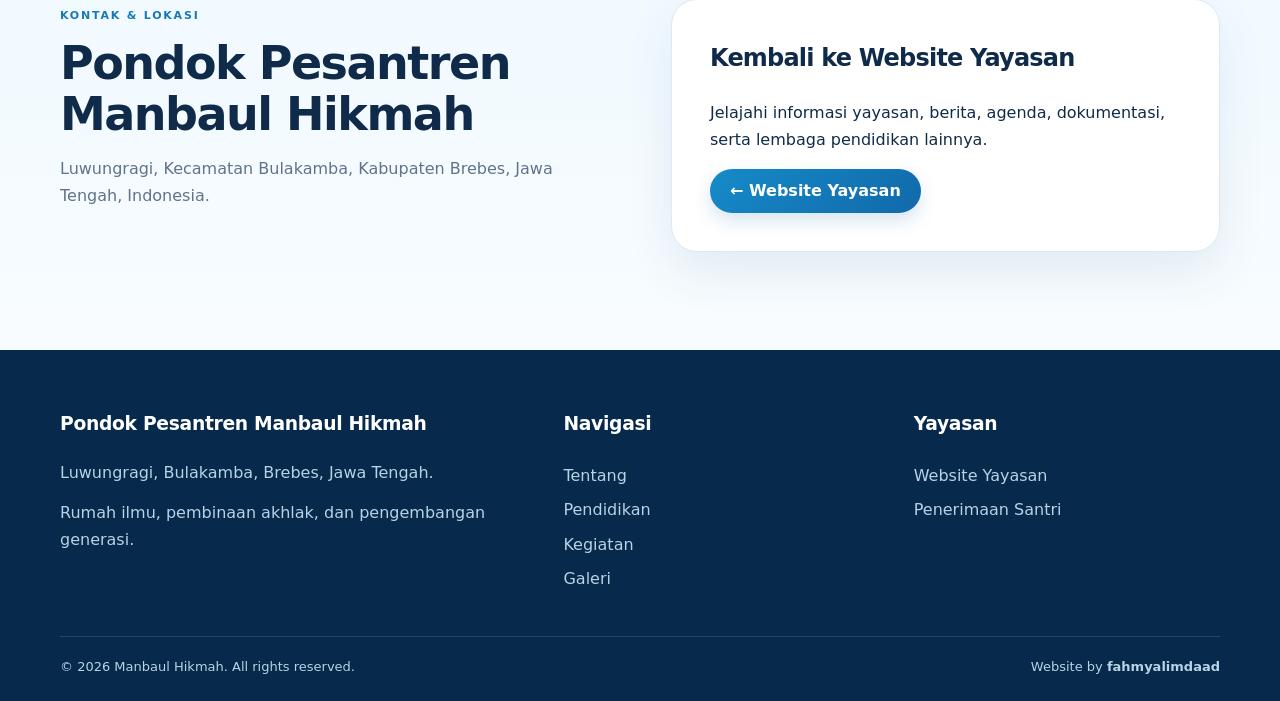
==== commit bbec2fd6: "Update index.html" ====
--- a/pesantren/index.html
+++ b/pesantren/index.html
@@ -5,13 +5,21 @@
 <meta name="viewport" content="width=device-width,initial-scale=1">
 <title>Pondok Pesantren Manbaul Hikmah Luwungragi | Brebes</title>
 <meta name="description" content="Website Pondok Pesantren Manbaul Hikmah Luwungragi, Bulakamba, Brebes. Informasi pesantren, pendidikan Islam, kegiatan santri, berita, galeri, dan penerimaan santri baru.">
-<meta name="robots" content="index,follow">
+<meta name="robots" content="index, follow, max-image-preview:large">
 <link rel="canonical" href="https://manbaulhikmah.my.id/pesantren/">
+<link rel="preload" as="image" href="hero-pondok.jpg">
 <meta property="og:type" content="website">
 <meta property="og:locale" content="id_ID">
 <meta property="og:title" content="Pondok Pesantren Manbaul Hikmah Luwungragi | Brebes">
 <meta property="og:description" content="Pusat informasi Pondok Pesantren Manbaul Hikmah Luwungragi, Bulakamba, Brebes.">
 <meta property="og:url" content="https://manbaulhikmah.my.id/pesantren/">
+<meta property="og:site_name" content="Pondok Pesantren Manbaul Hikmah">
+<meta property="og:image" content="https://manbaulhikmah.my.id/pesantren/hero-pondok.jpg">
+<meta property="og:image:alt" content="Pondok Pesantren Manbaul Hikmah Luwungragi, Bulakamba, Brebes">
+<meta name="twitter:card" content="summary_large_image">
+<meta name="twitter:title" content="Pondok Pesantren Manbaul Hikmah Luwungragi | Brebes">
+<meta name="twitter:description" content="Website Pondok Pesantren Manbaul Hikmah Luwungragi, Bulakamba, Brebes. Informasi pendidikan Islam, kegiatan santri, galeri, dan penerimaan santri baru.">
+<meta name="twitter:image" content="https://manbaulhikmah.my.id/pesantren/hero-pondok.jpg">
 <style>
 :root{--p:#1679b8;--d:#073b70;--ink:#102b4a;--sky:#eaf6ff;--soft:#f7fbff;--gold:#d8a535;--muted:#60738a;--line:#dceaf5;--white:#fff}
 *{box-sizing:border-box}html{scroll-behavior:smooth}body{margin:0;font-family:Inter,ui-sans-serif,system-ui,-apple-system,"Segoe UI",sans-serif;color:var(--ink);line-height:1.7;background:var(--white)}a{text-decoration:none;color:inherit}.wrap{width:min(1160px,92%);margin:auto}
@@ -34,9 +42,9 @@
 <nav><a href="#tentang">Tentang</a><a href="#pendidikan">Pendidikan</a><a href="#kegiatan">Kegiatan</a><a href="#galeri">Galeri</a><a href="#kontak">Kontak</a><a class="btn primary" href="#ppdb">Penerimaan Santri</a></nav>
 </div></header>
 <main>
-<section class="hero"><div class="wrap"><article><span class="eyebrow">Luwungragi · Bulakamba · Brebes</span><h1>Menuntut Ilmu,<br>Menata Akhlak,<br>Membangun Masa Depan.</h1><p>Pondok Pesantren Manbaul Hikmah hadir sebagai tempat belajar, bertumbuh, dan membentuk generasi yang berilmu, berakhlak, mandiri, serta bermanfaat bagi masyarakat.</p><div class="actions"><a class="btn primary" href="#tentang">Kenal Lebih Dekat</a><a class="btn outline" href="#ppdb">Informasi Penerimaan Santri</a></div></article></div></section>
+<section class="hero"><div class="wrap"><article><span class="eyebrow">Luwungragi · Bulakamba · Brebes</span><h1>Pondok Pesantren<br>Manbaul Hikmah<br><span style="font-size:.52em;letter-spacing:-1px">Menuntut Ilmu, Menata Akhlak, Membangun Masa Depan.</span></h1><p>Pondok Pesantren Manbaul Hikmah hadir sebagai tempat belajar, bertumbuh, dan membentuk generasi yang berilmu, berakhlak, mandiri, serta bermanfaat bagi masyarakat.</p><div class="actions"><a class="btn primary" href="#tentang">Kenal Lebih Dekat</a><a class="btn outline" href="#ppdb">Informasi Penerimaan Santri</a></div></article></div></section>
 
-<section id="tentang" class="cream"><div class="wrap two"><div class="head"><span class="label">Tentang Kami</span><h2>Rumah ilmu dan pembentukan karakter santri.</h2><p>Pondok Pesantren Manbaul Hikmah Luwungragi merupakan bagian dari lingkungan pendidikan Yayasan Manbaul Hikmah di Kecamatan Bulakamba, Kabupaten Brebes, Jawa Tengah.</p></div><div class="box"><h2>Manbaul Hikmah</h2><p>Kami mengembangkan lingkungan pesantren yang mendorong santri untuk belajar agama, membangun kedisiplinan, mengembangkan potensi, dan membiasakan akhlak dalam kehidupan sehari-hari.</p><div class="quote">“Berilmu, berakhlak, mandiri, dan bermanfaat.”</div></div></div></section>
+<section id="tentang" class="cream"><div class="wrap two"><div class="head"><span class="label">Tentang Kami</span><h2>Rumah ilmu dan pembentukan karakter santri.</h2><p>Pondok Pesantren Manbaul Hikmah Luwungragi merupakan bagian dari lingkungan pendidikan Yayasan Manbaul Hikmah di Kecamatan Bulakamba, Kabupaten Brebes, Jawa Tengah. Pesantren menjadi ruang pendidikan Islam, pembinaan akhlak, kedisiplinan, dan kemandirian santri.</p></div><div class="box"><h2>Manbaul Hikmah</h2><p>Kami mengembangkan lingkungan pesantren yang mendorong santri untuk belajar agama, membangun kedisiplinan, mengembangkan potensi, dan membiasakan akhlak dalam kehidupan sehari-hari.</p><div class="quote">“Berilmu, berakhlak, mandiri, dan bermanfaat.”</div></div></div></section>
 
 <section id="pendidikan"><div class="wrap"><div class="head"><span class="label">Pendidikan</span><h2>Belajar dengan keseimbangan ilmu dan akhlak.</h2><p>Ruang pendidikan pesantren mendukung perkembangan ilmu, karakter, kedisiplinan, dan kemandirian santri.</p></div><div class="cards">
 <div class="card"><div class="icon">📖</div><h3>Pendidikan Keislaman</h3><p>Pembelajaran keagamaan dan pembiasaan nilai-nilai Islam dalam kehidupan santri.</p></div>
@@ -53,10 +61,10 @@
 </div></div></section>
 
 <section id="galeri"><div class="wrap"><div class="head"><span class="label">Dokumentasi</span><h2>Merekam perjalanan dan cerita santri.</h2><p>Dokumentasi kegiatan menjadi bagian dari cerita perjalanan Pondok Pesantren Manbaul Hikmah.</p></div><div class="gallery">
-<div class="large"><img src="dokumentasi-1.jpg" alt="Kegiatan Pondok Pesantren Manbaul Hikmah"></div>
-<div><img src="dokumentasi-2.jpg" alt="Kegiatan santri Pondok Pesantren Manbaul Hikmah"></div>
-<div><img src="dokumentasi-3.jpg" alt="Kebersamaan santri Pondok Pesantren Manbaul Hikmah"></div>
-<div><img src="dokumentasi-4.jpg" alt="Kegiatan pendidikan Pondok Pesantren Manbaul Hikmah"></div>
+<div class="large"><img src="dokumentasi-1.jpg" alt="Kegiatan Pondok Pesantren Manbaul Hikmah" loading="lazy" decoding="async"></div>
+<div><img src="dokumentasi-2.jpg" alt="Kegiatan santri Pondok Pesantren Manbaul Hikmah" loading="lazy" decoding="async"></div>
+<div><img src="dokumentasi-3.jpg" alt="Kebersamaan santri Pondok Pesantren Manbaul Hikmah" loading="lazy" decoding="async"></div>
+<div><img src="dokumentasi-4.jpg" alt="Kegiatan pendidikan Pondok Pesantren Manbaul Hikmah" loading="lazy" decoding="async"></div>
 </div></div></section>
 
 <section id="ppdb"><div class="wrap"><div class="cta"><div><h2>Ingin mengenal Manbaul Hikmah lebih dekat?</h2><p>Informasi penerimaan santri, program pendidikan, kegiatan, dan kunjungan pesantren dapat disiapkan di halaman ini.</p></div><a class="btn primary" href="#kontak">Hubungi Pesantren</a></div></div></section>
@@ -67,7 +75,7 @@
 <footer><div class="wrap"><div class="footgrid"><div><h3>Pondok Pesantren Manbaul Hikmah</h3><p>Luwungragi, Bulakamba, Brebes, Jawa Tengah.</p><p>Rumah ilmu, pembinaan akhlak, dan pengembangan generasi.</p></div><div><h3>Navigasi</h3><ul><li><a href="#tentang">Tentang</a></li><li><a href="#pendidikan">Pendidikan</a></li><li><a href="#kegiatan">Kegiatan</a></li><li><a href="#galeri">Galeri</a></li></ul></div><div><h3>Yayasan</h3><ul><li><a href="https://manbaulhikmah.my.id/">Website Yayasan</a></li><li><a href="#ppdb">Penerimaan Santri</a></li></ul></div></div><div class="bottom"><span>© 2026 Manbaul Hikmah. All rights reserved.</span><span>Website by <b>fahmyalimdaad</b></span></div></div></footer>
 
 <script type="application/ld+json">
-{"@context":"https://schema.org","@type":"EducationalOrganization","name":"Pondok Pesantren Manbaul Hikmah","alternateName":"Ponpes Manbaul Hikmah","url":"https://manbaulhikmah.my.id/pesantren/","logo":"https://manbaulhikmah.my.id/logo-yayasan.png","description":"Pondok Pesantren Manbaul Hikmah Luwungragi, Bulakamba, Brebes.","address":{"@type":"PostalAddress","addressLocality":"Luwungragi","addressRegion":"Jawa Tengah","postalCode":"52253","addressCountry":"ID"},"parentOrganization":{"@type":"Organization","name":"Yayasan Manbaul Hikmah","url":"https://manbaulhikmah.my.id/"}}
+{"@context":"https://schema.org","@graph":[{"@type":"EducationalOrganization","@id":"https://manbaulhikmah.my.id/pesantren/#organization","name":"Pondok Pesantren Manbaul Hikmah","alternateName":"Ponpes Manbaul Hikmah","url":"https://manbaulhikmah.my.id/pesantren/","logo":"https://manbaulhikmah.my.id/logo-yayasan.png","image":"https://manbaulhikmah.my.id/pesantren/hero-pondok.jpg","description":"Pondok Pesantren Manbaul Hikmah Luwungragi, Bulakamba, Brebes.","address":{"@type":"PostalAddress","streetAddress":"Jl. Raya Luwungragi No. 35 RT.004 RW.007","addressLocality":"Luwungragi","addressRegion":"Jawa Tengah","postalCode":"52253","addressCountry":"ID"},"parentOrganization":{"@type":"Organization","name":"Yayasan Manbaul Hikmah","url":"https://manbaulhikmah.my.id/"}},{"@type":"WebPage","@id":"https://manbaulhikmah.my.id/pesantren/#webpage","url":"https://manbaulhikmah.my.id/pesantren/","name":"Pondok Pesantren Manbaul Hikmah Luwungragi | Brebes","description":"Website Pondok Pesantren Manbaul Hikmah Luwungragi, Bulakamba, Brebes.","isPartOf":{"@id":"https://manbaulhikmah.my.id/#website"},"about":{"@id":"https://manbaulhikmah.my.id/pesantren/#organization"}},{"@type":"BreadcrumbList","@id":"https://manbaulhikmah.my.id/pesantren/#breadcrumb","itemListElement":[{"@type":"ListItem","position":1,"name":"Beranda","item":"https://manbaulhikmah.my.id/"},{"@type":"ListItem","position":2,"name":"Pondok Pesantren","item":"https://manbaulhikmah.my.id/pesantren/"}]}]}
 </script>
 </body>
 </html>
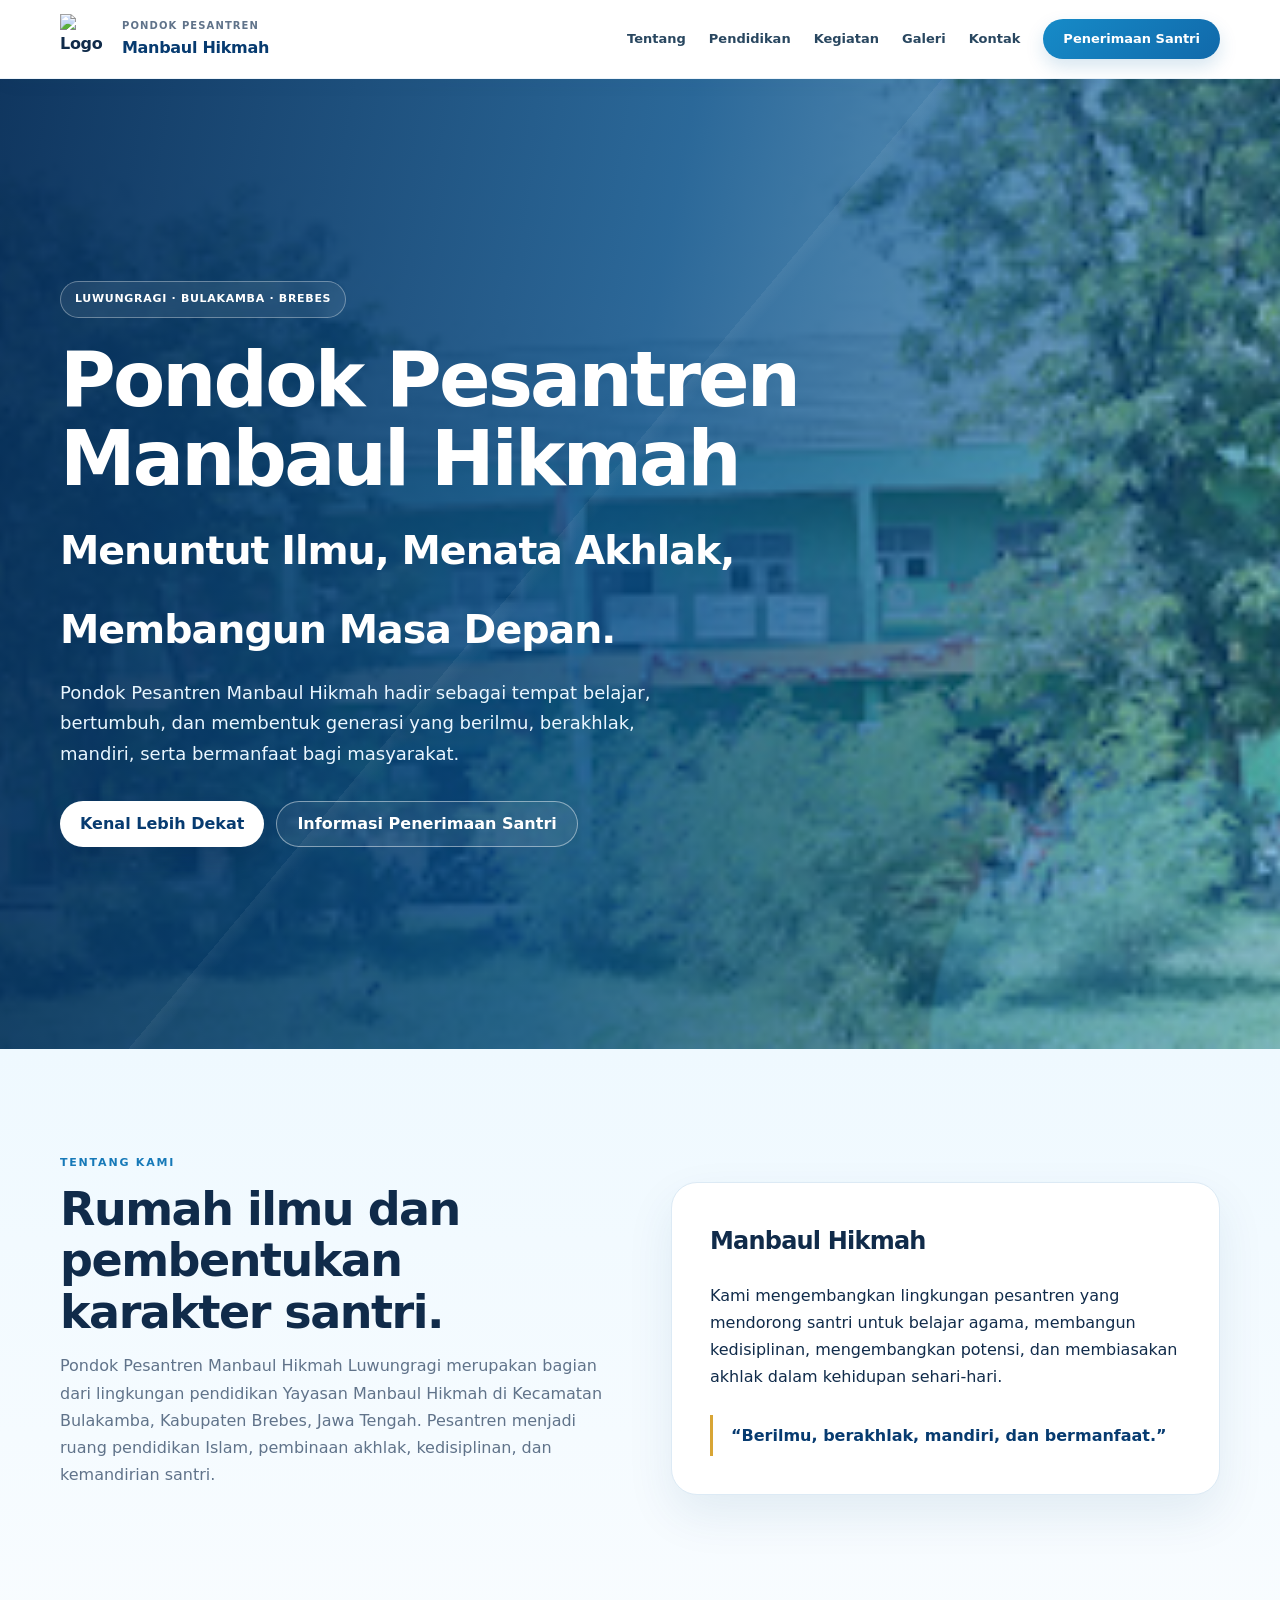
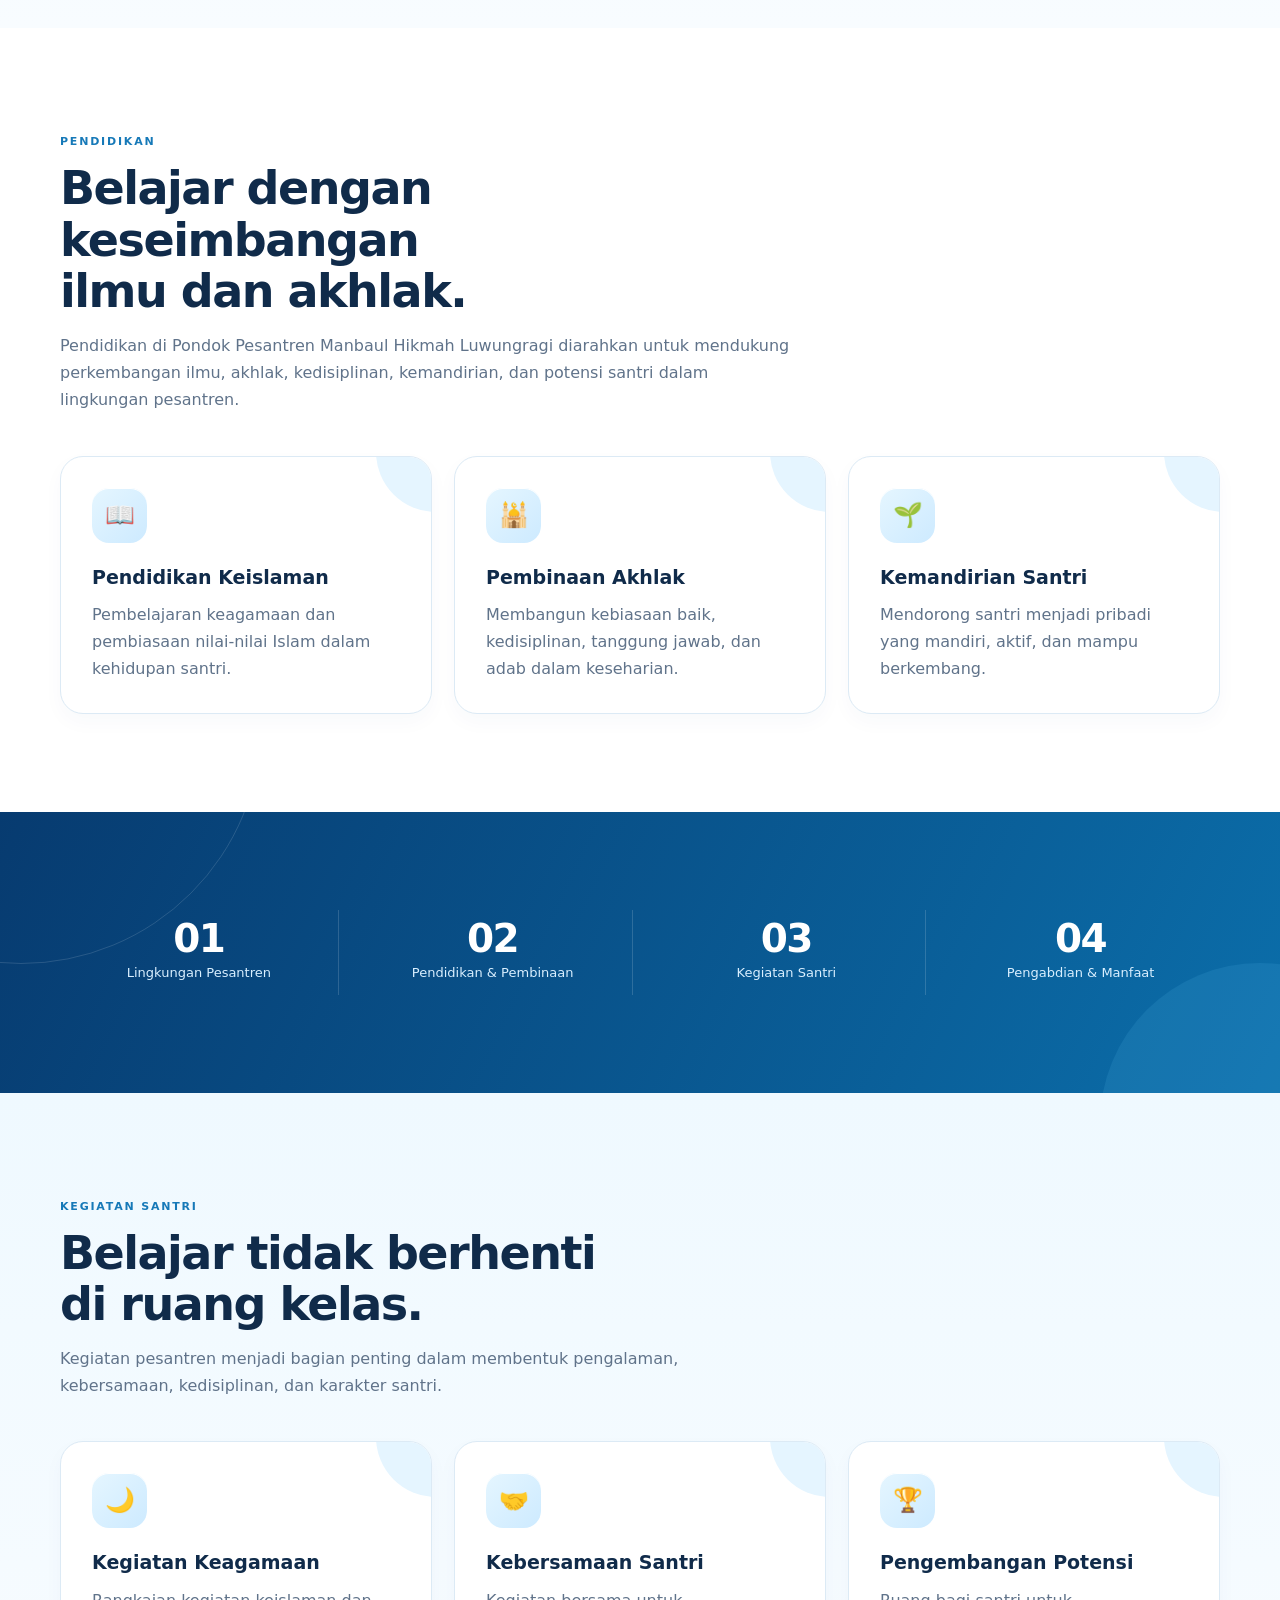
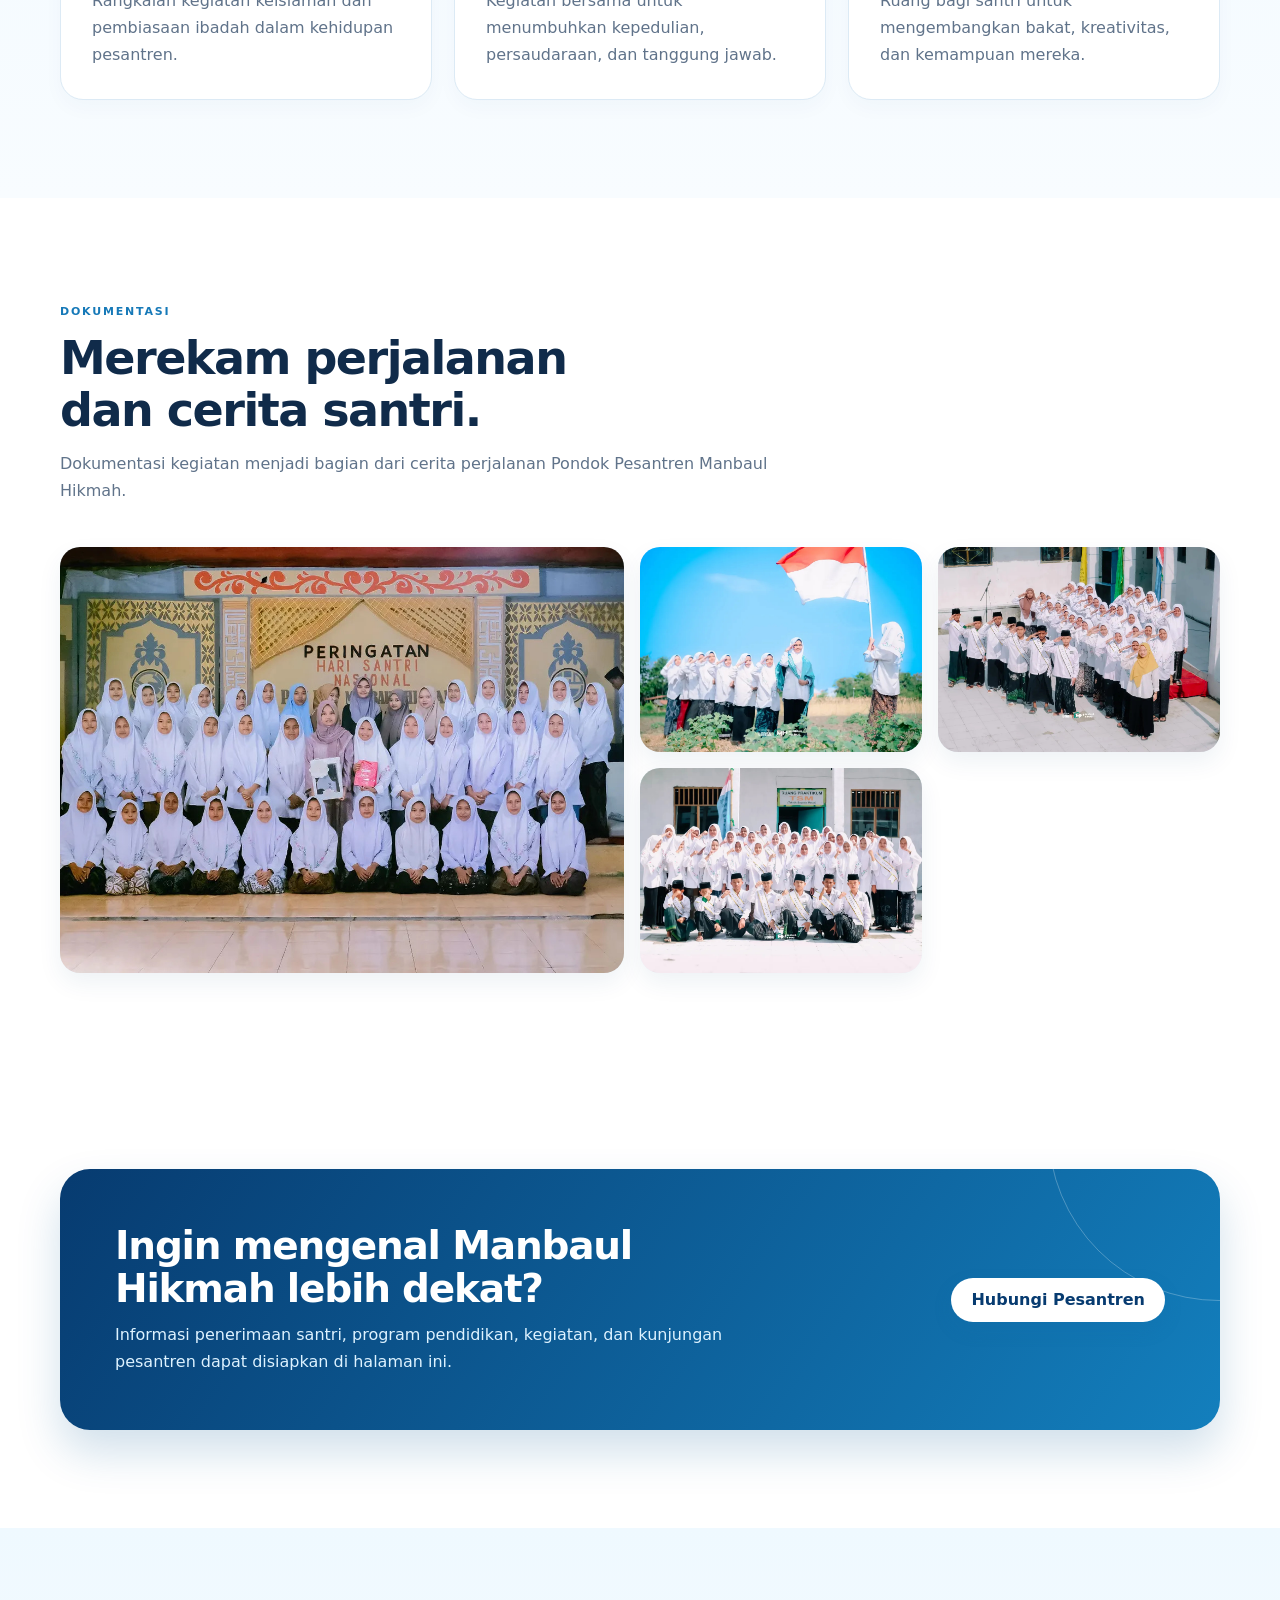
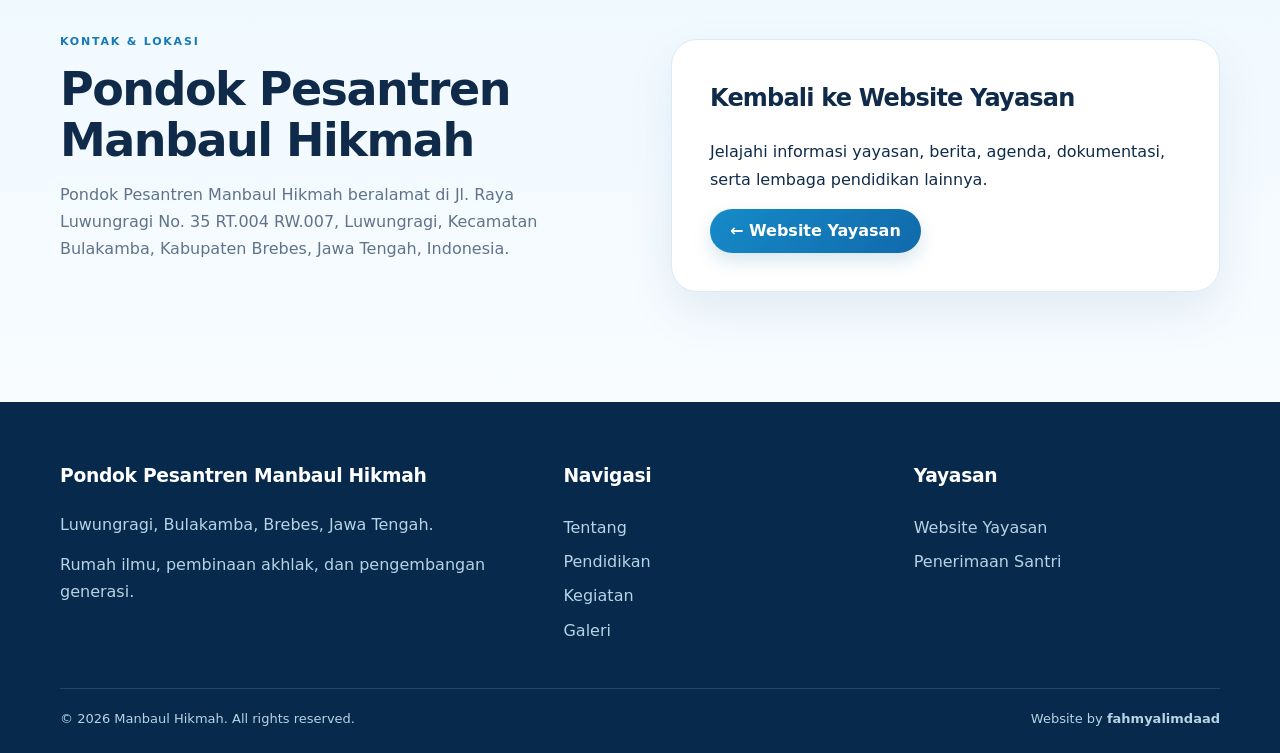
==== commit 279b8d0d: "Update index.html" ====
--- a/pesantren/index.html
+++ b/pesantren/index.html
@@ -3,22 +3,22 @@
 <head>
 <meta charset="utf-8">
 <meta name="viewport" content="width=device-width,initial-scale=1">
-<title>Pondok Pesantren Manbaul Hikmah Luwungragi | Brebes</title>
-<meta name="description" content="Website Pondok Pesantren Manbaul Hikmah Luwungragi, Bulakamba, Brebes. Informasi pesantren, pendidikan Islam, kegiatan santri, berita, galeri, dan penerimaan santri baru.">
+<title>Pondok Pesantren Manbaul Hikmah Luwungragi | Bulakamba Brebes</title>
+<meta name="description" content="Pondok Pesantren Manbaul Hikmah Luwungragi, Bulakamba, Brebes. Informasi pendidikan Islam, pembinaan santri, kegiatan pesantren, galeri, lokasi, dan penerimaan santri.">
 <meta name="robots" content="index, follow, max-image-preview:large">
 <link rel="canonical" href="https://manbaulhikmah.my.id/pesantren/">
 <link rel="preload" as="image" href="hero-pondok.jpg">
 <meta property="og:type" content="website">
 <meta property="og:locale" content="id_ID">
-<meta property="og:title" content="Pondok Pesantren Manbaul Hikmah Luwungragi | Brebes">
-<meta property="og:description" content="Pusat informasi Pondok Pesantren Manbaul Hikmah Luwungragi, Bulakamba, Brebes.">
+<meta property="og:title" content="Pondok Pesantren Manbaul Hikmah Luwungragi | Bulakamba Brebes">
+<meta property="og:description" content="Pusat informasi resmi Pondok Pesantren Manbaul Hikmah Luwungragi, Bulakamba, Brebes, untuk pendidikan Islam, kegiatan santri, galeri, lokasi, dan penerimaan santri.">
 <meta property="og:url" content="https://manbaulhikmah.my.id/pesantren/">
 <meta property="og:site_name" content="Pondok Pesantren Manbaul Hikmah">
 <meta property="og:image" content="https://manbaulhikmah.my.id/pesantren/hero-pondok.jpg">
 <meta property="og:image:alt" content="Pondok Pesantren Manbaul Hikmah Luwungragi, Bulakamba, Brebes">
 <meta name="twitter:card" content="summary_large_image">
-<meta name="twitter:title" content="Pondok Pesantren Manbaul Hikmah Luwungragi | Brebes">
-<meta name="twitter:description" content="Website Pondok Pesantren Manbaul Hikmah Luwungragi, Bulakamba, Brebes. Informasi pendidikan Islam, kegiatan santri, galeri, dan penerimaan santri baru.">
+<meta name="twitter:title" content="Pondok Pesantren Manbaul Hikmah Luwungragi | Bulakamba Brebes">
+<meta name="twitter:description" content="Website resmi Pondok Pesantren Manbaul Hikmah Luwungragi, Bulakamba, Brebes. Informasi pendidikan Islam, kegiatan santri, galeri, lokasi, dan penerimaan santri.">
 <meta name="twitter:image" content="https://manbaulhikmah.my.id/pesantren/hero-pondok.jpg">
 <style>
 :root{--p:#1679b8;--d:#073b70;--ink:#102b4a;--sky:#eaf6ff;--soft:#f7fbff;--gold:#d8a535;--muted:#60738a;--line:#dceaf5;--white:#fff}
@@ -46,7 +46,7 @@
 
 <section id="tentang" class="cream"><div class="wrap two"><div class="head"><span class="label">Tentang Kami</span><h2>Rumah ilmu dan pembentukan karakter santri.</h2><p>Pondok Pesantren Manbaul Hikmah Luwungragi merupakan bagian dari lingkungan pendidikan Yayasan Manbaul Hikmah di Kecamatan Bulakamba, Kabupaten Brebes, Jawa Tengah. Pesantren menjadi ruang pendidikan Islam, pembinaan akhlak, kedisiplinan, dan kemandirian santri.</p></div><div class="box"><h2>Manbaul Hikmah</h2><p>Kami mengembangkan lingkungan pesantren yang mendorong santri untuk belajar agama, membangun kedisiplinan, mengembangkan potensi, dan membiasakan akhlak dalam kehidupan sehari-hari.</p><div class="quote">“Berilmu, berakhlak, mandiri, dan bermanfaat.”</div></div></div></section>
 
-<section id="pendidikan"><div class="wrap"><div class="head"><span class="label">Pendidikan</span><h2>Belajar dengan keseimbangan ilmu dan akhlak.</h2><p>Ruang pendidikan pesantren mendukung perkembangan ilmu, karakter, kedisiplinan, dan kemandirian santri.</p></div><div class="cards">
+<section id="pendidikan"><div class="wrap"><div class="head"><span class="label">Pendidikan</span><h2>Belajar dengan keseimbangan ilmu dan akhlak.</h2><p>Pendidikan di Pondok Pesantren Manbaul Hikmah Luwungragi diarahkan untuk mendukung perkembangan ilmu, akhlak, kedisiplinan, kemandirian, dan potensi santri dalam lingkungan pesantren.</p></div><div class="cards">
 <div class="card"><div class="icon">📖</div><h3>Pendidikan Keislaman</h3><p>Pembelajaran keagamaan dan pembiasaan nilai-nilai Islam dalam kehidupan santri.</p></div>
 <div class="card"><div class="icon">🕌</div><h3>Pembinaan Akhlak</h3><p>Membangun kebiasaan baik, kedisiplinan, tanggung jawab, dan adab dalam keseharian.</p></div>
 <div class="card"><div class="icon">🌱</div><h3>Kemandirian Santri</h3><p>Mendorong santri menjadi pribadi yang mandiri, aktif, dan mampu berkembang.</p></div>
@@ -61,21 +61,21 @@
 </div></div></section>
 
 <section id="galeri"><div class="wrap"><div class="head"><span class="label">Dokumentasi</span><h2>Merekam perjalanan dan cerita santri.</h2><p>Dokumentasi kegiatan menjadi bagian dari cerita perjalanan Pondok Pesantren Manbaul Hikmah.</p></div><div class="gallery">
-<div class="large"><img src="dokumentasi-1.jpg" alt="Kegiatan Pondok Pesantren Manbaul Hikmah" loading="lazy" decoding="async"></div>
-<div><img src="dokumentasi-2.jpg" alt="Kegiatan santri Pondok Pesantren Manbaul Hikmah" loading="lazy" decoding="async"></div>
-<div><img src="dokumentasi-3.jpg" alt="Kebersamaan santri Pondok Pesantren Manbaul Hikmah" loading="lazy" decoding="async"></div>
-<div><img src="dokumentasi-4.jpg" alt="Kegiatan pendidikan Pondok Pesantren Manbaul Hikmah" loading="lazy" decoding="async"></div>
+<div class="large"><img src="dokumentasi-1.jpg" alt="Dokumentasi kegiatan Pondok Pesantren Manbaul Hikmah Luwungragi" loading="lazy" decoding="async"></div>
+<div><img src="dokumentasi-2.jpg" alt="Kegiatan santri Pondok Pesantren Manbaul Hikmah Luwungragi" loading="lazy" decoding="async"></div>
+<div><img src="dokumentasi-3.jpg" alt="Kebersamaan santri Pondok Pesantren Manbaul Hikmah Bulakamba Brebes" loading="lazy" decoding="async"></div>
+<div><img src="dokumentasi-4.jpg" alt="Kegiatan pendidikan Islam Pondok Pesantren Manbaul Hikmah Luwungragi" loading="lazy" decoding="async"></div>
 </div></div></section>
 
 <section id="ppdb"><div class="wrap"><div class="cta"><div><h2>Ingin mengenal Manbaul Hikmah lebih dekat?</h2><p>Informasi penerimaan santri, program pendidikan, kegiatan, dan kunjungan pesantren dapat disiapkan di halaman ini.</p></div><a class="btn primary" href="#kontak">Hubungi Pesantren</a></div></div></section>
 
-<section id="kontak" class="cream"><div class="wrap two"><div class="head"><span class="label">Kontak & Lokasi</span><h2>Pondok Pesantren Manbaul Hikmah</h2><p>Luwungragi, Kecamatan Bulakamba, Kabupaten Brebes, Jawa Tengah, Indonesia.</p></div><div class="box"><h2>Kembali ke Website Yayasan</h2><p>Jelajahi informasi yayasan, berita, agenda, dokumentasi, serta lembaga pendidikan lainnya.</p><a class="btn primary" href="https://manbaulhikmah.my.id/">← Website Yayasan</a></div></div></section>
+<section id="kontak" class="cream"><div class="wrap two"><div class="head"><span class="label">Kontak & Lokasi</span><h2>Pondok Pesantren Manbaul Hikmah</h2><p>Pondok Pesantren Manbaul Hikmah beralamat di Jl. Raya Luwungragi No. 35 RT.004 RW.007, Luwungragi, Kecamatan Bulakamba, Kabupaten Brebes, Jawa Tengah, Indonesia.</p></div><div class="box"><h2>Kembali ke Website Yayasan</h2><p>Jelajahi informasi yayasan, berita, agenda, dokumentasi, serta lembaga pendidikan lainnya.</p><a class="btn primary" href="https://manbaulhikmah.my.id/">← Website Yayasan</a></div></div></section>
 </main>
 
 <footer><div class="wrap"><div class="footgrid"><div><h3>Pondok Pesantren Manbaul Hikmah</h3><p>Luwungragi, Bulakamba, Brebes, Jawa Tengah.</p><p>Rumah ilmu, pembinaan akhlak, dan pengembangan generasi.</p></div><div><h3>Navigasi</h3><ul><li><a href="#tentang">Tentang</a></li><li><a href="#pendidikan">Pendidikan</a></li><li><a href="#kegiatan">Kegiatan</a></li><li><a href="#galeri">Galeri</a></li></ul></div><div><h3>Yayasan</h3><ul><li><a href="https://manbaulhikmah.my.id/">Website Yayasan</a></li><li><a href="#ppdb">Penerimaan Santri</a></li></ul></div></div><div class="bottom"><span>© 2026 Manbaul Hikmah. All rights reserved.</span><span>Website by <b>fahmyalimdaad</b></span></div></div></footer>
 
 <script type="application/ld+json">
-{"@context":"https://schema.org","@graph":[{"@type":"EducationalOrganization","@id":"https://manbaulhikmah.my.id/pesantren/#organization","name":"Pondok Pesantren Manbaul Hikmah","alternateName":"Ponpes Manbaul Hikmah","url":"https://manbaulhikmah.my.id/pesantren/","logo":"https://manbaulhikmah.my.id/logo-yayasan.png","image":"https://manbaulhikmah.my.id/pesantren/hero-pondok.jpg","description":"Pondok Pesantren Manbaul Hikmah Luwungragi, Bulakamba, Brebes.","address":{"@type":"PostalAddress","streetAddress":"Jl. Raya Luwungragi No. 35 RT.004 RW.007","addressLocality":"Luwungragi","addressRegion":"Jawa Tengah","postalCode":"52253","addressCountry":"ID"},"parentOrganization":{"@type":"Organization","name":"Yayasan Manbaul Hikmah","url":"https://manbaulhikmah.my.id/"}},{"@type":"WebPage","@id":"https://manbaulhikmah.my.id/pesantren/#webpage","url":"https://manbaulhikmah.my.id/pesantren/","name":"Pondok Pesantren Manbaul Hikmah Luwungragi | Brebes","description":"Website Pondok Pesantren Manbaul Hikmah Luwungragi, Bulakamba, Brebes.","isPartOf":{"@id":"https://manbaulhikmah.my.id/#website"},"about":{"@id":"https://manbaulhikmah.my.id/pesantren/#organization"}},{"@type":"BreadcrumbList","@id":"https://manbaulhikmah.my.id/pesantren/#breadcrumb","itemListElement":[{"@type":"ListItem","position":1,"name":"Beranda","item":"https://manbaulhikmah.my.id/"},{"@type":"ListItem","position":2,"name":"Pondok Pesantren","item":"https://manbaulhikmah.my.id/pesantren/"}]}]}
+{"@context":"https://schema.org","@graph":[{"@type":"EducationalOrganization","@id":"https://manbaulhikmah.my.id/pesantren/#organization","name":"Pondok Pesantren Manbaul Hikmah","alternateName":"Ponpes Manbaul Hikmah","url":"https://manbaulhikmah.my.id/pesantren/","logo":"https://manbaulhikmah.my.id/logo-yayasan.png","image":"https://manbaulhikmah.my.id/pesantren/hero-pondok.jpg","description":"Pondok Pesantren Manbaul Hikmah Luwungragi, Bulakamba, Brebes.","address":{"@type":"PostalAddress","streetAddress":"Jl. Raya Luwungragi No. 35 RT.004 RW.007","addressLocality":"Luwungragi","addressRegion":"Jawa Tengah","postalCode":"52253","addressCountry":"ID"},"parentOrganization":{"@type":"Organization","name":"Yayasan Manbaul Hikmah","url":"https://manbaulhikmah.my.id/"}},{"@type":"WebPage","@id":"https://manbaulhikmah.my.id/pesantren/#webpage","url":"https://manbaulhikmah.my.id/pesantren/","name":"Pondok Pesantren Manbaul Hikmah Luwungragi | Bulakamba Brebes","description":"Website Pondok Pesantren Manbaul Hikmah Luwungragi, Bulakamba, Brebes.","isPartOf":{"@id":"https://manbaulhikmah.my.id/#website"},"about":{"@id":"https://manbaulhikmah.my.id/pesantren/#organization"}},{"@type":"BreadcrumbList","@id":"https://manbaulhikmah.my.id/pesantren/#breadcrumb","itemListElement":[{"@type":"ListItem","position":1,"name":"Beranda","item":"https://manbaulhikmah.my.id/"},{"@type":"ListItem","position":2,"name":"Pondok Pesantren","item":"https://manbaulhikmah.my.id/pesantren/"}]}]}
 </script>
 </body>
 </html>
